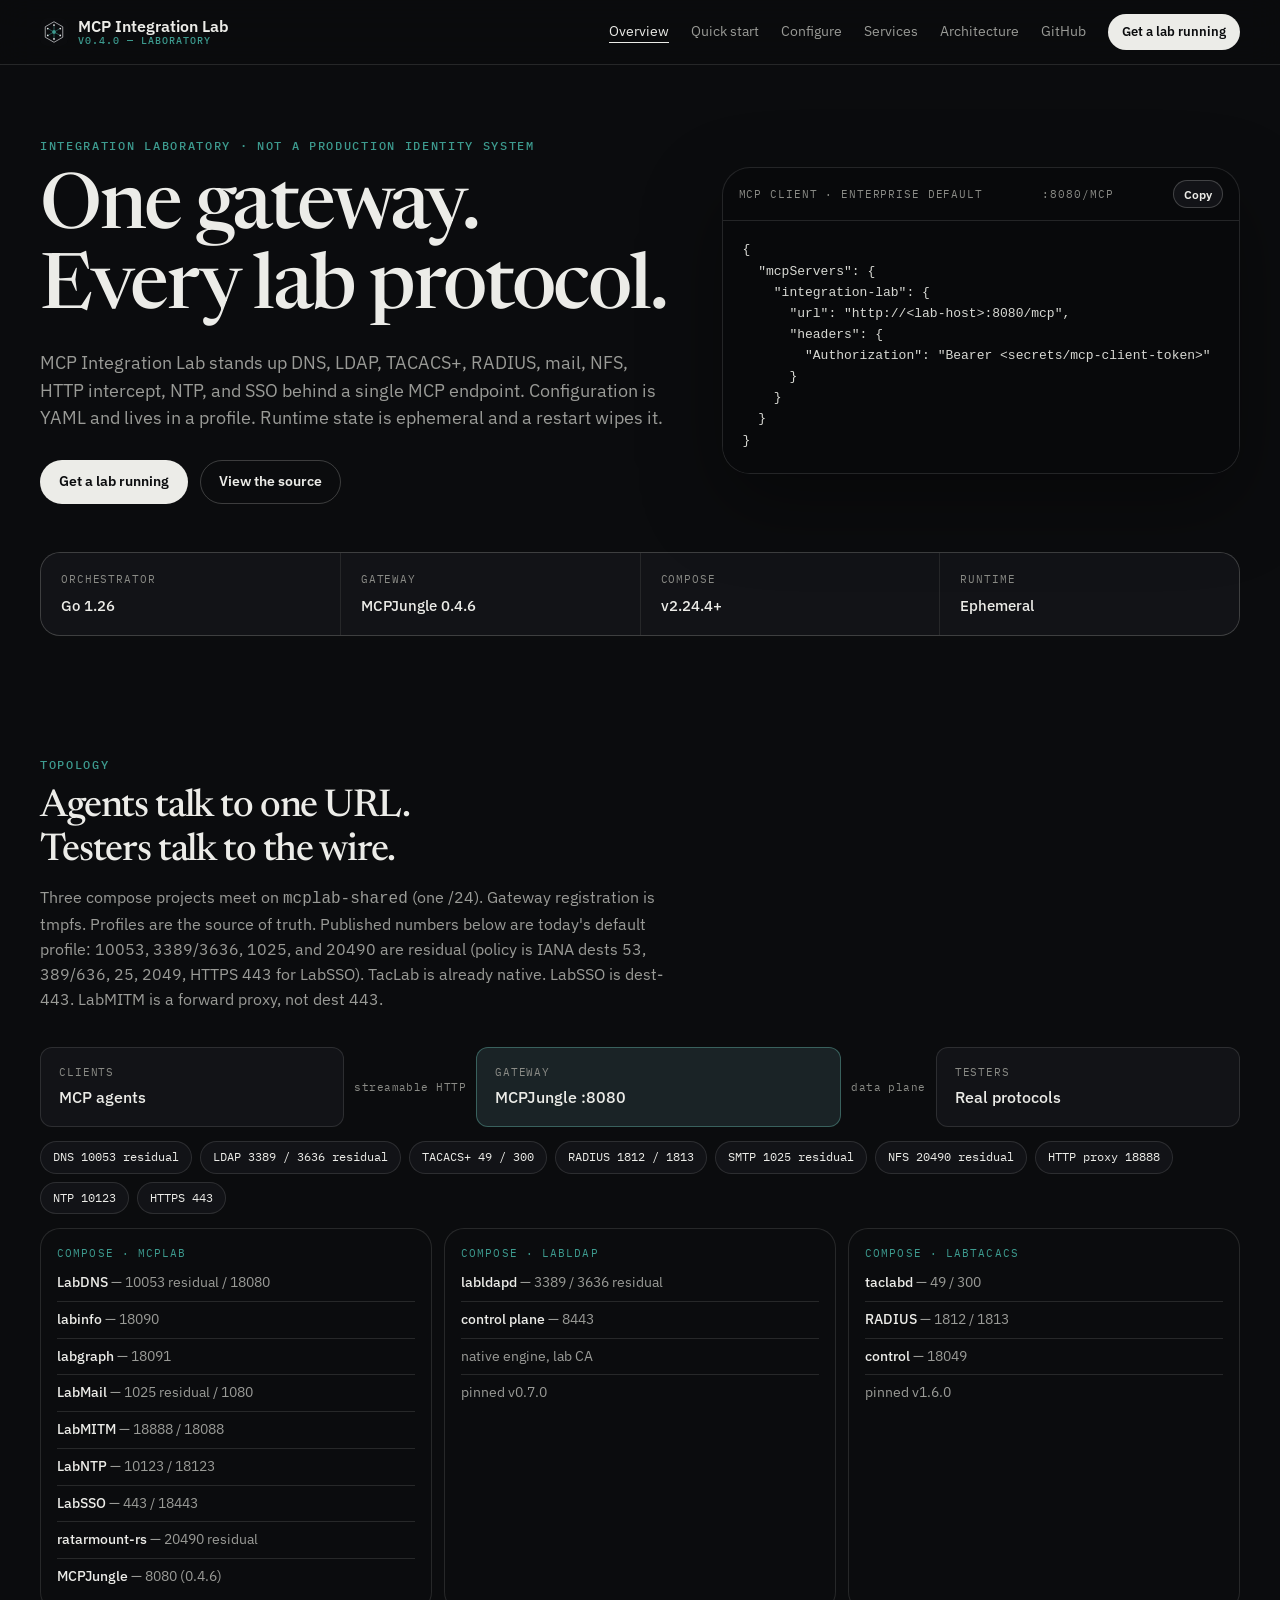
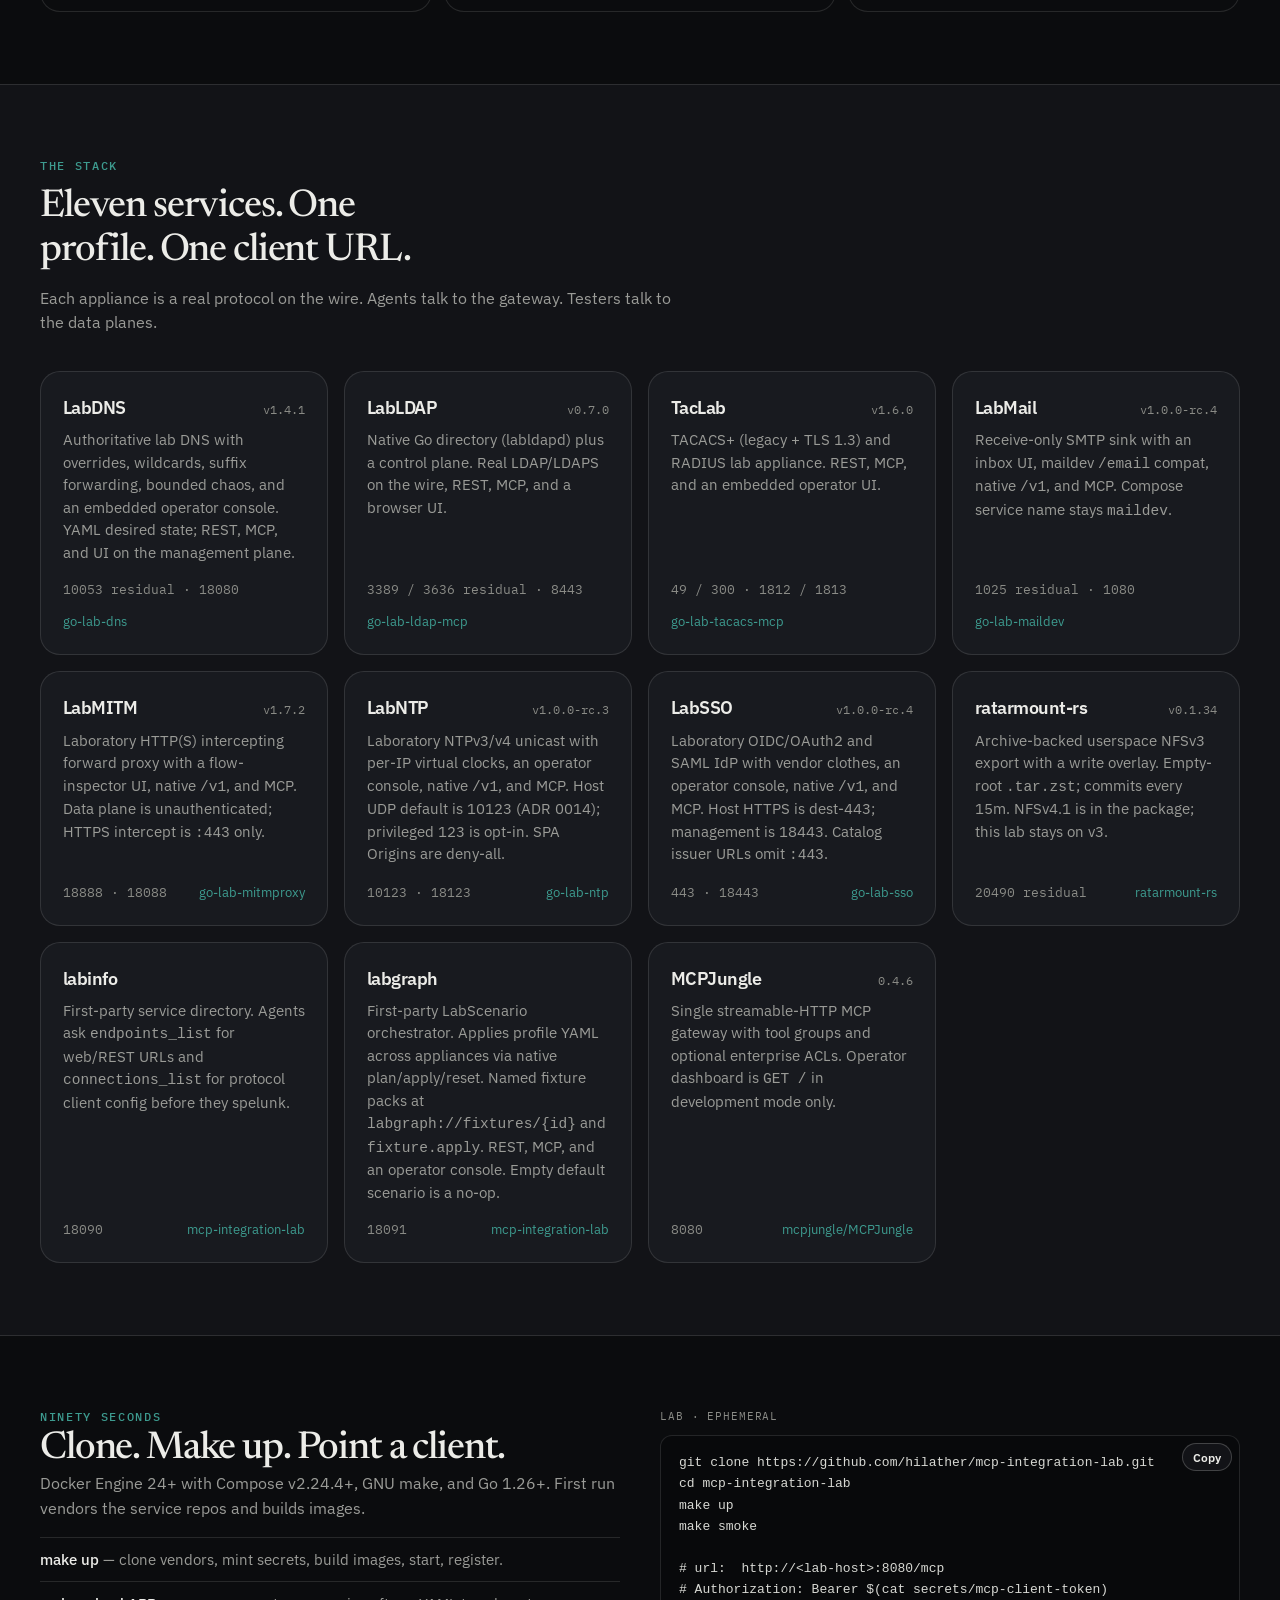
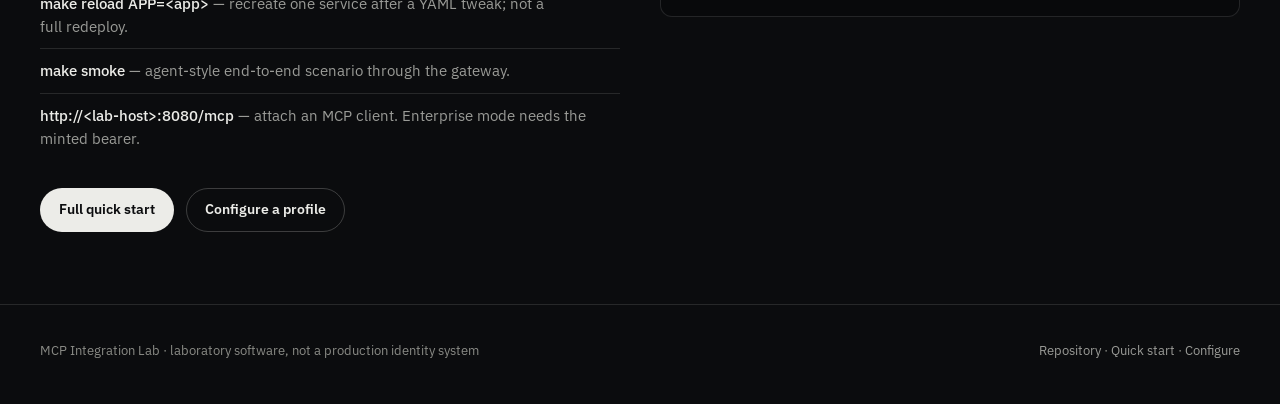
==== docs/index.html @ def9172f "release: v0.13.2 — pin LabMITM v1.7.2 (placeholder; tag TBD) Vendor pin go-lab-mitmproxy v1.7.0 -> v" ====
<!DOCTYPE html>
<html lang="en">
<head>
  <meta charset="utf-8" />
  <meta name="viewport" content="width=device-width, initial-scale=1" />
  <title>MCP Integration Lab — one gateway, every lab protocol</title>
  <meta name="description" content="DNS, LDAP, TACACS+, RADIUS, mail, NFS, HTTP intercept, NTP, and SSO behind a single MCP gateway. YAML-configured, ephemeral, ready for integration tests." />
  <meta name="theme-color" content="#0b0c0e" />
  <meta property="og:title" content="MCP Integration Lab" />
  <meta property="og:description" content="One gateway. Every lab protocol. YAML-configured, ephemeral, ready for integration tests." />
  <meta property="og:image" content="assets/og.jpg" />
  <meta name="twitter:card" content="summary_large_image" />
  <link rel="icon" type="image/svg+xml" href="assets/mark.svg" />
  <link rel="stylesheet" href="site.css" />
</head>
<body>
  <a class="skip" href="#main">Skip to content</a>
  <header class="nav">
    <div class="wrap nav-inner">
      <a class="brand" href="./">
        <img src="assets/mark.svg" alt="" />
        <span class="brand-text">
          <span class="brand-name">MCP Integration Lab</span>
          <span class="brand-meta">v0.4.0 — laboratory</span>
        </span>
      </a>
      <button class="menu-btn" type="button" aria-expanded="false" aria-controls="site-nav" data-menu>Menu</button>
      <nav id="site-nav" class="nav-links" data-links>
        <a href="./" aria-current="page">Overview</a>
        <a href="start.html">Quick start</a>
        <a href="configure.html">Configure</a>
        <a href="services.html">Services</a>
        <a href="architecture.html">Architecture</a>
        <a href="https://github.com/hilather/mcp-integration-lab">GitHub</a>
        <a class="nav-cta" href="start.html">Get a lab running</a>
      </nav>
    </div>
  </header>

  <main id="main" tabindex="-1">
    <section class="hero">
      <div class="wrap hero-grid">
        <div>
          <div class="eyebrow">Integration laboratory · not a production identity system</div>
          <h1>One gateway.<br />Every lab protocol.</h1>
          <p class="lead">
            MCP Integration Lab stands up DNS, LDAP, TACACS+, RADIUS, mail, NFS,
            HTTP intercept, NTP, and SSO behind a single MCP endpoint. Configuration is YAML and lives
            in a profile. Runtime state is ephemeral and a restart wipes it.
          </p>
          <div class="hero-actions">
            <a class="btn btn-primary" href="start.html">Get a lab running</a>
            <a class="btn btn-ghost" href="https://github.com/hilather/mcp-integration-lab">View the source</a>
          </div>
        </div>
        <div class="hero-code">
          <div class="hero-code-bar">
            <span>MCP client · enterprise default</span>
            <span>:8080/mcp</span>
            <button type="button" class="copy-btn" data-copy>Copy</button>
          </div>
          <pre><code>{
  "mcpServers": {
    "integration-lab": {
      "url": "http://&lt;lab-host&gt;:8080/mcp",
      "headers": {
        "Authorization": "Bearer &lt;secrets/mcp-client-token&gt;"
      }
    }
  }
}</code></pre>
        </div>
      </div>
      <div class="wrap">
        <div class="meta-row">
          <div><span>Orchestrator</span><strong>Go 1.26</strong></div>
          <div><span>Gateway</span><strong>MCPJungle 0.4.6</strong></div>
          <div><span>Compose</span><strong>v2.24.4+</strong></div>
          <div><span>Runtime</span><strong>Ephemeral</strong></div>
        </div>
      </div>
    </section>

    <section>
      <div class="wrap">
        <div class="sec-head">
          <div class="eyebrow">Topology</div>
          <h2>Agents talk to one URL. Testers talk to the wire.</h2>
          <p>Three compose projects meet on <code>mcplab-shared</code> (one /24). Gateway registration is tmpfs. Profiles are the source of truth. Published numbers below are today's default profile: 10053, 3389/3636, 1025, and 20490 are residual (policy is IANA dests 53, 389/636, 25, 2049, HTTPS 443 for LabSSO). TacLab is already native. LabSSO is dest-443. LabMITM is a forward proxy, not dest 443.</p>
        </div>
        <div class="topo">
          <div class="topo-flow">
            <div class="topo-node"><span>Clients</span><strong>MCP agents</strong></div>
            <div class="topo-edge">streamable HTTP</div>
            <div class="topo-node hub"><span>Gateway</span><strong>MCPJungle :8080</strong></div>
            <div class="topo-edge">data plane</div>
            <div class="topo-node"><span>Testers</span><strong>Real protocols</strong></div>
          </div>
          <div class="proto-badges" aria-label="Published data-plane ports">
            <span>DNS 10053 residual</span>
            <span>LDAP 3389 / 3636 residual</span>
            <span>TACACS+ 49 / 300</span>
            <span>RADIUS 1812 / 1813</span>
            <span>SMTP 1025 residual</span>
            <span>NFS 20490 residual</span>
            <span>HTTP proxy 18888</span>
            <span>NTP 10123</span>
            <span>HTTPS 443</span>
          </div>
          <div class="topo-projects">
            <div class="topo-project">
              <header>compose · mcplab</header>
              <ul>
                <li><strong>LabDNS</strong> — 10053 residual / 18080</li>
                <li><strong>labinfo</strong> — 18090</li>
                <li><strong>labgraph</strong> — 18091</li>
                <li><strong>LabMail</strong> — 1025 residual / 1080</li>
                <li><strong>LabMITM</strong> — 18888 / 18088</li>
                <li><strong>LabNTP</strong> — 10123 / 18123</li>
                <li><strong>LabSSO</strong> — 443 / 18443</li>
                <li><strong>ratarmount-rs</strong> — 20490 residual</li>
                <li><strong>MCPJungle</strong> — 8080 (0.4.6)</li>
              </ul>
            </div>
            <div class="topo-project">
              <header>compose · labldap</header>
              <ul>
                <li><strong>labldapd</strong> — 3389 / 3636 residual</li>
                <li><strong>control plane</strong> — 8443</li>
                <li>native engine, lab CA</li>
                <li>pinned v0.7.0</li>
              </ul>
            </div>
            <div class="topo-project">
              <header>compose · labtacacs</header>
              <ul>
                <li><strong>taclabd</strong> — 49 / 300</li>
                <li><strong>RADIUS</strong> — 1812 / 1813</li>
                <li><strong>control</strong> — 18049</li>
                <li>pinned v1.6.0</li>
              </ul>
            </div>
          </div>
        </div>
      </div>
    </section>

    <section class="alt">
      <div class="wrap">
        <div class="sec-head">
          <div class="eyebrow">The stack</div>
          <h2>Eleven services. One profile. One client URL.</h2>
          <p>Each appliance is a real protocol on the wire. Agents talk to the gateway. Testers talk to the data planes.</p>
        </div>
        <div class="cards">
          <article class="card">
            <header>
              <h3>LabDNS</h3>
              <span class="ver">v1.4.1</span>
            </header>
            <p>Authoritative lab DNS with overrides, wildcards, suffix forwarding, bounded chaos, and an embedded operator console. YAML desired state; REST, MCP, and UI on the management plane.</p>
            <div class="meta"><span>10053 residual · 18080</span><a href="https://github.com/hilather/go-lab-dns">go-lab-dns</a></div>
          </article>
          <article class="card">
            <header>
              <h3>LabLDAP</h3>
              <span class="ver">v0.7.0</span>
            </header>
            <p>Native Go directory (labldapd) plus a control plane. Real LDAP/LDAPS on the wire, REST, MCP, and a browser UI.</p>
            <div class="meta"><span>3389 / 3636 residual · 8443</span><a href="https://github.com/hilather/go-lab-ldap-mcp">go-lab-ldap-mcp</a></div>
          </article>
          <article class="card">
            <header>
              <h3>TacLab</h3>
              <span class="ver">v1.6.0</span>
            </header>
            <p>TACACS+ (legacy + TLS 1.3) and RADIUS lab appliance. REST, MCP, and an embedded operator UI.</p>
            <div class="meta"><span>49 / 300 · 1812 / 1813</span><a href="https://github.com/hilather/go-lab-tacacs-mcp">go-lab-tacacs-mcp</a></div>
          </article>
          <article class="card">
            <header>
              <h3>LabMail</h3>
              <span class="ver">v1.0.0-rc.4</span>
            </header>
            <p>Receive-only SMTP sink with an inbox UI, maildev <code>/email</code> compat, native <code>/v1</code>, and MCP. Compose service name stays <code>maildev</code>.</p>
            <div class="meta"><span>1025 residual · 1080</span><a href="https://github.com/hilather/go-lab-maildev">go-lab-maildev</a></div>
          </article>
          <article class="card">
            <header>
              <h3>LabMITM</h3>
              <span class="ver">v1.7.2</span>
            </header>
            <p>Laboratory HTTP(S) intercepting forward proxy with a flow-inspector UI, native <code>/v1</code>, and MCP. Data plane is unauthenticated; HTTPS intercept is <code>:443</code> only.</p>
            <div class="meta"><span>18888 · 18088</span><a href="https://github.com/hilather/go-lab-mitmproxy">go-lab-mitmproxy</a></div>
          </article>
          <article class="card">
            <header>
              <h3>LabNTP</h3>
              <span class="ver">v1.0.0-rc.3</span>
            </header>
            <p>Laboratory NTPv3/v4 unicast with per-IP virtual clocks, an operator console, native <code>/v1</code>, and MCP. Host UDP default is 10123 (ADR 0014); privileged 123 is opt-in. SPA Origins are deny-all.</p>
            <div class="meta"><span>10123 · 18123</span><a href="https://github.com/hilather/go-lab-ntp">go-lab-ntp</a></div>
          </article>
          <article class="card">
            <header>
              <h3>LabSSO</h3>
              <span class="ver">v1.0.0-rc.4</span>
            </header>
            <p>Laboratory OIDC/OAuth2 and SAML IdP with vendor clothes, an operator console, native <code>/v1</code>, and MCP. Host HTTPS is dest-443; management is 18443. Catalog issuer URLs omit <code>:443</code>.</p>
            <div class="meta"><span>443 · 18443</span><a href="https://github.com/hilather/go-lab-sso">go-lab-sso</a></div>
          </article>
          <article class="card">
            <header>
              <h3>ratarmount-rs</h3>
              <span class="ver">v0.1.34</span>
            </header>
            <p>Archive-backed userspace NFSv3 export with a write overlay. Empty-root <code>.tar.zst</code>; commits every 15m. NFSv4.1 is in the package; this lab stays on v3.</p>
            <div class="meta"><span>20490 residual</span><a href="https://github.com/hilather/ratarmount-rs">ratarmount-rs</a></div>
          </article>
          <article class="card">
            <header>
              <h3>labinfo</h3>
            </header>
            <p>First-party service directory. Agents ask <code>endpoints_list</code> for web/REST URLs and <code>connections_list</code> for protocol client config before they spelunk.</p>
            <div class="meta"><span>18090</span><a href="https://github.com/hilather/mcp-integration-lab">mcp-integration-lab</a></div>
          </article>
          <article class="card">
            <header>
              <h3>labgraph</h3>
            </header>
            <p>First-party LabScenario orchestrator. Applies profile YAML across appliances via native plan/apply/reset. Named fixture packs at <code>labgraph://fixtures/{id}</code> and <code>fixture.apply</code>. REST, MCP, and an operator console. Empty default scenario is a no-op.</p>
            <div class="meta"><span>18091</span><a href="https://github.com/hilather/mcp-integration-lab">mcp-integration-lab</a></div>
          </article>
          <article class="card">
            <header>
              <h3>MCPJungle</h3>
              <span class="ver">0.4.6</span>
            </header>
            <p>Single streamable-HTTP MCP gateway with tool groups and optional enterprise ACLs. Operator dashboard is <code>GET /</code> in development mode only.</p>
            <div class="meta"><span>8080</span><a href="https://github.com/mcpjungle/MCPJungle">mcpjungle/MCPJungle</a></div>
          </article>
        </div>
      </div>
    </section>

    <section>
      <div class="wrap split">
        <div>
          <div class="eyebrow">Ninety seconds</div>
          <h2>Clone. Make up. Point a client.</h2>
          <p>Docker Engine 24+ with Compose v2.24.4+, GNU make, and Go 1.26+. First run vendors the service repos and builds images.</p>
          <ol class="list">
            <li><strong>make up</strong> — clone vendors, mint secrets, build images, start, register.</li>
            <li><strong>make reload APP=&lt;app&gt;</strong> — recreate one service after a YAML tweak; not a full redeploy.</li>
            <li><strong>make smoke</strong> — agent-style end-to-end scenario through the gateway.</li>
            <li><strong>http://&lt;lab-host&gt;:8080/mcp</strong> — attach an MCP client. Enterprise mode needs the minted bearer.</li>
          </ol>
          <div class="hero-actions">
            <a class="btn btn-primary" href="start.html">Full quick start</a>
            <a class="btn btn-ghost" href="configure.html">Configure a profile</a>
          </div>
        </div>
        <div class="terminal">
          <pre><code>git clone https://github.com/hilather/mcp-integration-lab.git
cd mcp-integration-lab
make up
make smoke

# url:  http://&lt;lab-host&gt;:8080/mcp
# Authorization: Bearer $(cat secrets/mcp-client-token)</code></pre>
        </div>
      </div>
    </section>
  </main>

  <footer>
    <div class="wrap foot">
      <div>MCP Integration Lab · laboratory software, not a production identity system</div>
      <div>
        <a href="https://github.com/hilather/mcp-integration-lab">Repository</a>
        · <a href="start.html">Quick start</a>
        · <a href="configure.html">Configure</a>
      </div>
    </div>
  </footer>
  <script src="site.js" defer></script>
</body>
</html>
---- docs/site.css ----
@import url("https://fonts.googleapis.com/css2?family=IBM+Plex+Mono:wght@400;500&family=IBM+Plex+Sans:ital,wght@0,400;0,500;0,600;1,400&family=Newsreader:ital,opsz,wght@0,6..72,500;0,6..72,600;1,6..72,500&display=swap");

:root {
  --bg: #0b0c0e;
  --bg-elevated: #121317;
  --bg-subtle: #181a1f;
  --fg: #ecece8;
  --fg-muted: #9a9b97;
  --fg-subtle: #8a8b86;
  --border: color-mix(in oklab, var(--fg) 12%, transparent);
  --border-strong: color-mix(in oklab, var(--fg) 22%, transparent);
  --accent: #3d9b8f;
  --accent-fg: #0b0c0e;
  --radius-sm: 8px;
  --radius-md: 12px;
  --radius-lg: 20px;
  --radius-xl: 28px;
  --font-display: "Newsreader", "Times New Roman", serif;
  --font-body: "IBM Plex Sans", system-ui, sans-serif;
  --font-mono: "IBM Plex Mono", ui-monospace, monospace;
  --max: 1200px;
  --ease: cubic-bezier(0.22, 1, 0.36, 1);
}

* { box-sizing: border-box; }
html { -webkit-font-smoothing: antialiased; scroll-behavior: smooth; }
html, body { margin: 0; padding: 0; background: var(--bg); color: var(--fg); overflow-x: hidden; }
body {
  font-family: var(--font-body);
  font-size: 16px;
  line-height: 1.55;
  text-wrap: pretty;
}
img { max-width: 100%; display: block; }
a { color: inherit; }
button:not(:disabled), [role="button"]:not(:disabled) { cursor: pointer; }
:focus { outline: none; }
:focus-visible {
  outline: 2px solid var(--accent);
  outline-offset: 2px;
}

.skip {
  position: absolute;
  left: 12px;
  top: 8px;
  z-index: 40;
  padding: 8px 14px;
  background: var(--fg);
  color: var(--bg);
  border-radius: 999px;
  text-decoration: none;
  font-weight: 600;
  font-size: 14px;
  transform: translateY(-220%);
}
.skip:focus-visible { transform: none; }

.wrap { width: min(var(--max), calc(100% - 40px)); margin: 0 auto; }
.wrap.narrow { max-width: 46rem; }
.eyebrow {
  font-family: var(--font-mono);
  font-size: 12px;
  letter-spacing: 0.14em;
  text-transform: uppercase;
  color: var(--accent);
  font-weight: 500;
}
h1, h2, h3 { text-wrap: balance; letter-spacing: -0.03em; margin: 0; }
h1 {
  font-family: var(--font-display);
  font-size: clamp(2.6rem, 6vw, 5rem);
  line-height: 1.05;
  font-weight: 500;
}
h2 {
  font-family: var(--font-display);
  font-size: clamp(1.8rem, 3vw, 2.6rem);
  line-height: 1.15;
  font-weight: 500;
}
h3 { font-size: 1.1rem; font-weight: 600; }
p { color: var(--fg-muted); margin: 0; }
.lead { font-size: clamp(1.05rem, 1.4vw, 1.25rem); max-width: 42rem; }

header.nav {
  position: sticky; top: 0; z-index: 20;
  backdrop-filter: blur(16px);
  background: color-mix(in oklab, var(--bg) 78%, transparent);
  border-bottom: 1px solid var(--border);
}
.nav-inner {
  display: flex; align-items: center; justify-content: space-between;
  height: 64px; gap: 16px;
}
.brand { display: flex; align-items: center; gap: 10px; text-decoration: none; font-weight: 600; min-width: 0; }
.brand img { width: 28px; height: 28px; border-radius: 7px; flex-shrink: 0; }
.brand-text { display: flex; flex-direction: column; line-height: 1.15; min-width: 0; }
.brand-name { font-weight: 600; }
.brand-meta {
  font-family: var(--font-mono);
  font-size: 10px;
  letter-spacing: 0.1em;
  text-transform: uppercase;
  color: var(--accent);
  font-weight: 500;
}
.nav-links { display: flex; align-items: center; gap: 22px; font-size: 14px; color: var(--fg-muted); }
.nav-links a { text-decoration: none; }
.nav-links a:hover, .nav-links a[aria-current="page"] { color: var(--fg); }
.nav-links a[aria-current="page"] {
  text-decoration: underline;
  text-underline-offset: 6px;
}
.nav-cta {
  display: inline-flex; align-items: center; height: 36px; padding: 0 14px;
  border-radius: 999px; background: var(--fg); color: var(--bg); text-decoration: none;
  font-size: 13px; font-weight: 600;
}
.menu-btn {
  display: none; background: none; border: 1px solid var(--border);
  color: var(--fg); border-radius: 8px; padding: 8px 10px;
}

.hero { padding: 72px 0 40px; }
.hero-grid {
  display: grid; grid-template-columns: 1.1fr 0.9fr; gap: 48px; align-items: center;
}
.hero h1 { margin: 14px 0 18px; }
.hero-actions { display: flex; flex-wrap: wrap; gap: 12px; margin-top: 28px; }
.btn {
  display: inline-flex; align-items: center; justify-content: center;
  height: 44px; padding: 0 18px; border-radius: 999px; text-decoration: none;
  font-weight: 600; font-size: 14px; border: 1px solid transparent;
  transition: transform 150ms var(--ease), opacity 150ms var(--ease);
}
.btn:active { transform: scale(0.98); }
.btn-primary { background: var(--fg); color: var(--bg); }
.btn-ghost { background: transparent; color: var(--fg); border-color: var(--border-strong); }
.hero-frame {
  border: 1px solid var(--border); border-radius: var(--radius-xl);
  overflow: hidden; background: var(--bg-elevated);
  box-shadow: 0 30px 80px rgba(0,0,0,0.35);
}
.hero-code {
  border: 1px solid var(--border); border-radius: var(--radius-xl);
  overflow: hidden; background: #08090b;
  box-shadow: 0 30px 80px rgba(0,0,0,0.35);
  position: relative;
}
.hero-code-bar {
  display: flex; justify-content: space-between; align-items: center; gap: 12px;
  padding: 12px 16px; border-bottom: 1px solid var(--border);
  font-family: var(--font-mono); font-size: 11px; letter-spacing: 0.08em;
  text-transform: uppercase; color: var(--fg-subtle);
}
.hero-code pre { border: 0; border-radius: 0; margin: 0; padding: 18px 20px 22px; }

.meta-row {
  display: grid; grid-template-columns: repeat(4, 1fr); gap: 1px;
  background: var(--border); border: 1px solid var(--border);
  border-radius: var(--radius-lg); overflow: hidden; margin: 48px 0 8px;
}
.meta-row div { background: var(--bg-elevated); padding: 18px 20px; }
.meta-row span { display: block; font-family: var(--font-mono); font-size: 11px; color: var(--fg-subtle); letter-spacing: 0.08em; text-transform: uppercase; }
.meta-row strong { display: block; margin-top: 6px; font-size: 15px; font-weight: 500; }

section { padding: 72px 0; }
section.alt { border-top: 1px solid var(--border); border-bottom: 1px solid var(--border); background: var(--bg-elevated); }
.sec-head { max-width: 40rem; margin-bottom: 36px; }
.sec-head h1 {
  font-size: clamp(2.2rem, 4vw, 3.2rem);
  margin: 10px 0 12px;
}
.sec-head h2 { margin: 10px 0 12px; }

.cards { display: grid; grid-template-columns: repeat(4, 1fr); gap: 16px; }
.cards.stack { grid-template-columns: 1fr; }
.card {
  background: var(--bg); border: 1px solid var(--border);
  border-radius: var(--radius-lg); padding: 22px;
  display: flex; flex-direction: column;
}
.alt .card { background: var(--bg-subtle); }
.card > header {
  display: flex; justify-content: space-between; align-items: baseline; gap: 8px;
  margin-bottom: 8px;
}
.card h3 { margin-bottom: 8px; }
.card > header h3 { margin-bottom: 0; }
.card .ver { font-family: var(--font-mono); font-size: 12px; color: var(--fg-subtle); }
.card p { font-size: 14.5px; flex: 1; }
.card .meta {
  display: flex; justify-content: space-between; gap: 12px; flex-wrap: wrap;
  margin-top: 16px; font-size: 13px;
}
.card .meta span { font-family: var(--font-mono); color: var(--fg-subtle); }
.card .meta a { color: var(--accent); text-decoration: none; }
.card .meta a:hover { text-decoration: underline; }

.roles { display: grid; gap: 12px; }
.role {
  display: grid; grid-template-columns: 160px 1fr; gap: 16px; align-items: start;
  border: 1px solid var(--border); border-radius: var(--radius-md);
  padding: 18px 20px; background: var(--bg-elevated);
}
.role code { font-family: var(--font-mono); font-size: 13px; color: var(--accent); }
.role p { font-size: 14px; }
.role a { color: var(--accent); text-decoration: none; }
.role a:hover { text-decoration: underline; }

.code-block { position: relative; }
.copy-btn {
  position: absolute; top: 8px; right: 8px; z-index: 1;
  height: 28px; padding: 0 10px; border-radius: 999px;
  border: 1px solid var(--border-strong); background: var(--bg-elevated);
  color: var(--fg); font-family: var(--font-body); font-size: 12px; font-weight: 600;
}
.hero-code .copy-btn { position: static; }
.prose .code-block { margin: 0 0 18px; }
.prose .code-block pre { margin: 0; }

pre {
  font-family: var(--font-mono); font-size: 13px; line-height: 1.55;
  background: #08090b; color: #d7d8d3; border: 1px solid var(--border);
  border-radius: var(--radius-md); padding: 16px 18px; overflow-x: auto;
  margin: 0;
}
.terminal:before {
  content: "lab · ephemeral";
  display: block; font-family: var(--font-mono); font-size: 11px;
  color: var(--fg-subtle); letter-spacing: 0.08em; text-transform: uppercase;
  margin-bottom: 10px;
}

.ports { width: 100%; border-collapse: collapse; font-size: 14.5px; }
.ports th, .ports td { text-align: left; padding: 12px 10px; border-bottom: 1px solid var(--border); }
.ports th { color: var(--fg-subtle); font-weight: 500; font-size: 12px; letter-spacing: 0.08em; text-transform: uppercase; }
.ports td:first-child { font-family: var(--font-mono); font-size: 13px; color: var(--fg); }

.split { display: grid; grid-template-columns: 1fr 1fr; gap: 40px; align-items: start; }
.list { list-style: none; padding: 0; margin: 16px 0 0; }
.list li { padding: 10px 0; border-top: 1px solid var(--border); color: var(--fg-muted); font-size: 15px; }
.list li strong { color: var(--fg); font-weight: 500; }

.doc { padding: 56px 0 96px; }
.doc-grid { display: grid; grid-template-columns: 220px 1fr; gap: 48px; }
.toc { position: sticky; top: 88px; font-size: 13px; color: var(--fg-muted); }
.toc a { display: block; text-decoration: none; padding: 6px 0; }
.toc a:hover { color: var(--fg); }
.prose h1 { font-size: clamp(2.2rem, 4vw, 3.2rem); margin-bottom: 12px; }
.prose h2 { margin: 40px 0 12px; }
.prose h3 { margin: 28px 0 8px; }
.prose p { margin: 0 0 14px; }
.prose ul, .prose ol { color: var(--fg-muted); padding-left: 1.2rem; }
.prose li { margin: 6px 0; }
.prose a { color: var(--fg); text-underline-offset: 3px; }
.prose table { width: 100%; border-collapse: collapse; margin: 16px 0 22px; font-size: 14px; }
.prose th, .prose td { text-align: left; padding: 10px 8px; border-bottom: 1px solid var(--border); vertical-align: top; }
.prose th { color: var(--fg); font-weight: 500; }
.prose td { color: var(--fg-muted); }
.prose .note {
  border-left: 2px solid var(--accent); padding: 10px 14px; margin: 18px 0;
  color: var(--fg-muted); background: var(--bg-elevated); border-radius: 0 var(--radius-sm) var(--radius-sm) 0;
}
.prose strong { color: var(--fg); font-weight: 500; }
.prose pre { margin: 0 0 18px; }
.prose code { font-family: var(--font-mono); font-size: 0.9em; }

.topo {
  display: grid; gap: 14px;
}
.topo.inset { margin: 24px 0 32px; }
.topo-flow {
  display: grid; grid-template-columns: 1fr auto 1.2fr auto 1fr;
  gap: 10px; align-items: center;
}
.topo-node {
  border: 1px solid var(--border); border-radius: var(--radius-md);
  padding: 16px 18px; background: var(--bg-elevated);
}
.topo-node.hub {
  background: color-mix(in oklab, var(--accent) 14%, var(--bg-elevated));
  border-color: color-mix(in oklab, var(--accent) 40%, var(--border));
}
.topo-node span {
  display: block; font-family: var(--font-mono); font-size: 11px;
  letter-spacing: 0.08em; text-transform: uppercase; color: var(--fg-subtle);
  margin-bottom: 4px;
}
.topo-node strong { font-weight: 500; }
.topo-edge {
  font-family: var(--font-mono); font-size: 11px; color: var(--fg-subtle);
  text-align: center; letter-spacing: 0.04em;
}
.proto-badges {
  display: flex; flex-wrap: wrap; gap: 8px;
}
.proto-badges span {
  font-family: var(--font-mono); font-size: 12px; color: var(--fg);
  border: 1px solid var(--border); border-radius: 999px;
  padding: 6px 12px; background: var(--bg-elevated);
}

.topo-projects {
  display: grid; grid-template-columns: repeat(3, 1fr); gap: 12px;
}
.topo-project {
  border: 1px solid var(--border); border-radius: var(--radius-lg);
  padding: 16px; background: var(--bg);
}
.topo-project header {
  font-family: var(--font-mono); font-size: 11px; letter-spacing: 0.1em;
  text-transform: uppercase; color: var(--accent); margin-bottom: 10px;
}
.topo-project ul { list-style: none; padding: 0; margin: 0; }
.topo-project li {
  padding: 7px 0; border-top: 1px solid var(--border);
  font-size: 14px; color: var(--fg-muted);
}
.topo-project li:first-child { border-top: 0; padding-top: 0; }
.topo-project li strong { color: var(--fg); font-weight: 500; }

footer {
  border-top: 1px solid var(--border); padding: 36px 0 48px; color: var(--fg-subtle); font-size: 13px;
}
.foot { display: flex; justify-content: space-between; gap: 24px; flex-wrap: wrap; }
.foot a { color: var(--fg-muted); text-decoration: none; }
.foot a:hover { color: var(--fg); }

@media (max-width: 1100px) {
  .cards { grid-template-columns: repeat(2, 1fr); }
  .cards.stack { grid-template-columns: 1fr; }
  .hero-grid { grid-template-columns: 1fr; }
  .nav-links { display: none; }
  .nav-links.open {
    display: flex; flex-direction: column; position: absolute; left: 0; right: 0; top: 64px;
    background: var(--bg); border-bottom: 1px solid var(--border); padding: 16px 20px 20px; align-items: flex-start;
  }
  .menu-btn { display: inline-flex; }
}

@media (max-width: 860px) {
  .hero-grid, .cards, .cards.stack, .split, .doc-grid, .meta-row, .topo-flow, .topo-projects { grid-template-columns: 1fr; }
  .role { grid-template-columns: 1fr; }
  .toc { position: static; }
  section, .hero { padding: 48px 0; }
  .topo-edge { text-align: left; }
}

@media (prefers-reduced-motion: reduce) {
  html { scroll-behavior: auto; }
  * { transition: none !important; }
}
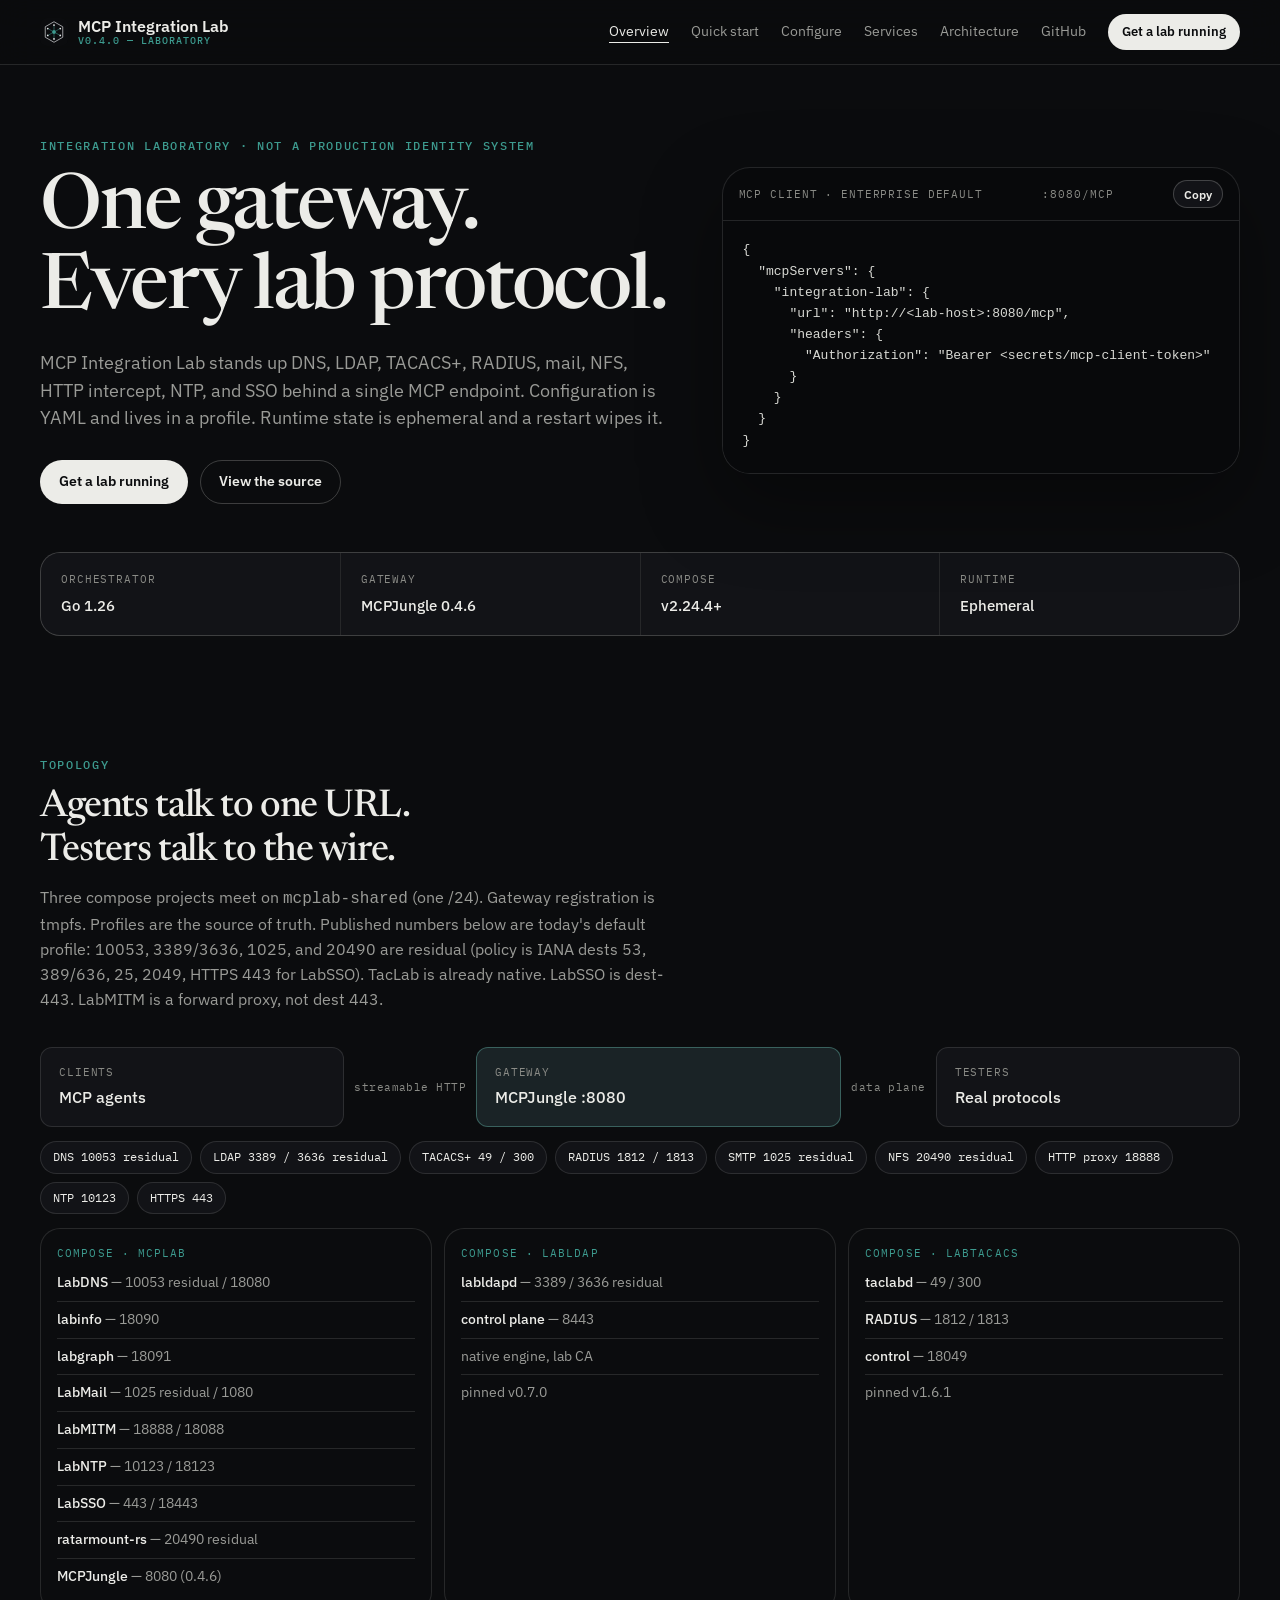
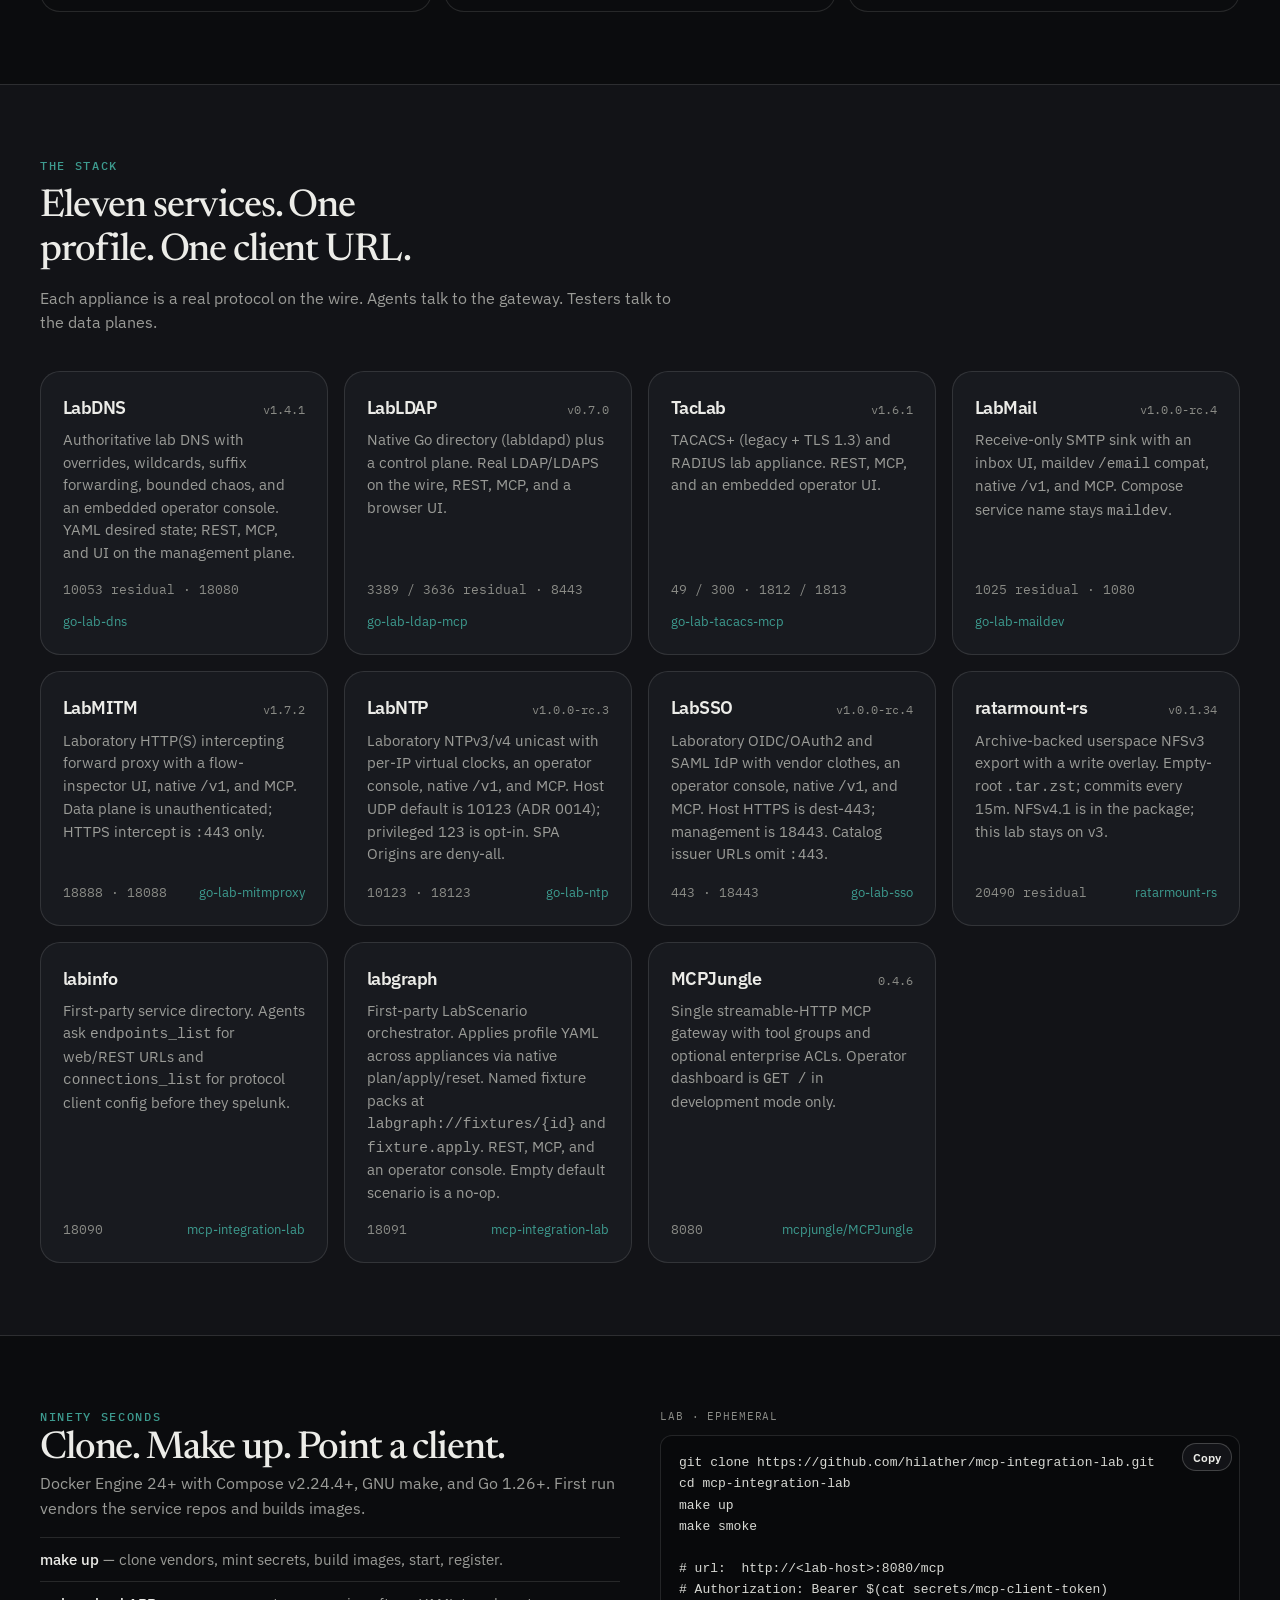
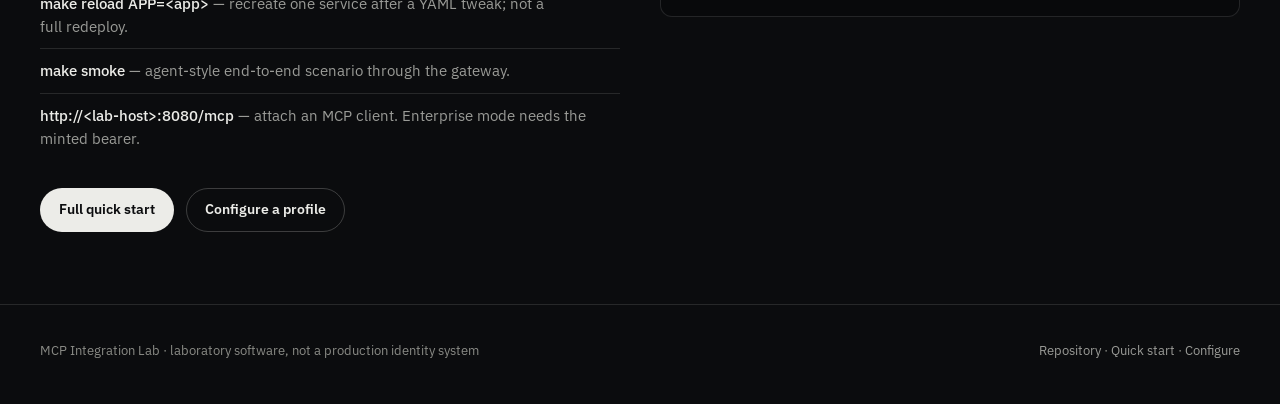
==== commit 2b3ab385: "release: v0.13.3 — pin TacLab v1.6.1 Vendor pin go-lab-tacacs-mcp v1.6.0 -> v1.6.1 (tag 408d1dda6c92" ====
--- a/docs/index.html
+++ b/docs/index.html
@@ -137,7 +137,7 @@
                 <li><strong>taclabd</strong> — 49 / 300</li>
                 <li><strong>RADIUS</strong> — 1812 / 1813</li>
                 <li><strong>control</strong> — 18049</li>
-                <li>pinned v1.6.0</li>
+                <li>pinned v1.6.1</li>
               </ul>
             </div>
           </div>
@@ -172,7 +172,7 @@
           <article class="card">
             <header>
               <h3>TacLab</h3>
-              <span class="ver">v1.6.0</span>
+              <span class="ver">v1.6.1</span>
             </header>
             <p>TACACS+ (legacy + TLS 1.3) and RADIUS lab appliance. REST, MCP, and an embedded operator UI.</p>
             <div class="meta"><span>49 / 300 · 1812 / 1813</span><a href="https://github.com/hilather/go-lab-tacacs-mcp">go-lab-tacacs-mcp</a></div>
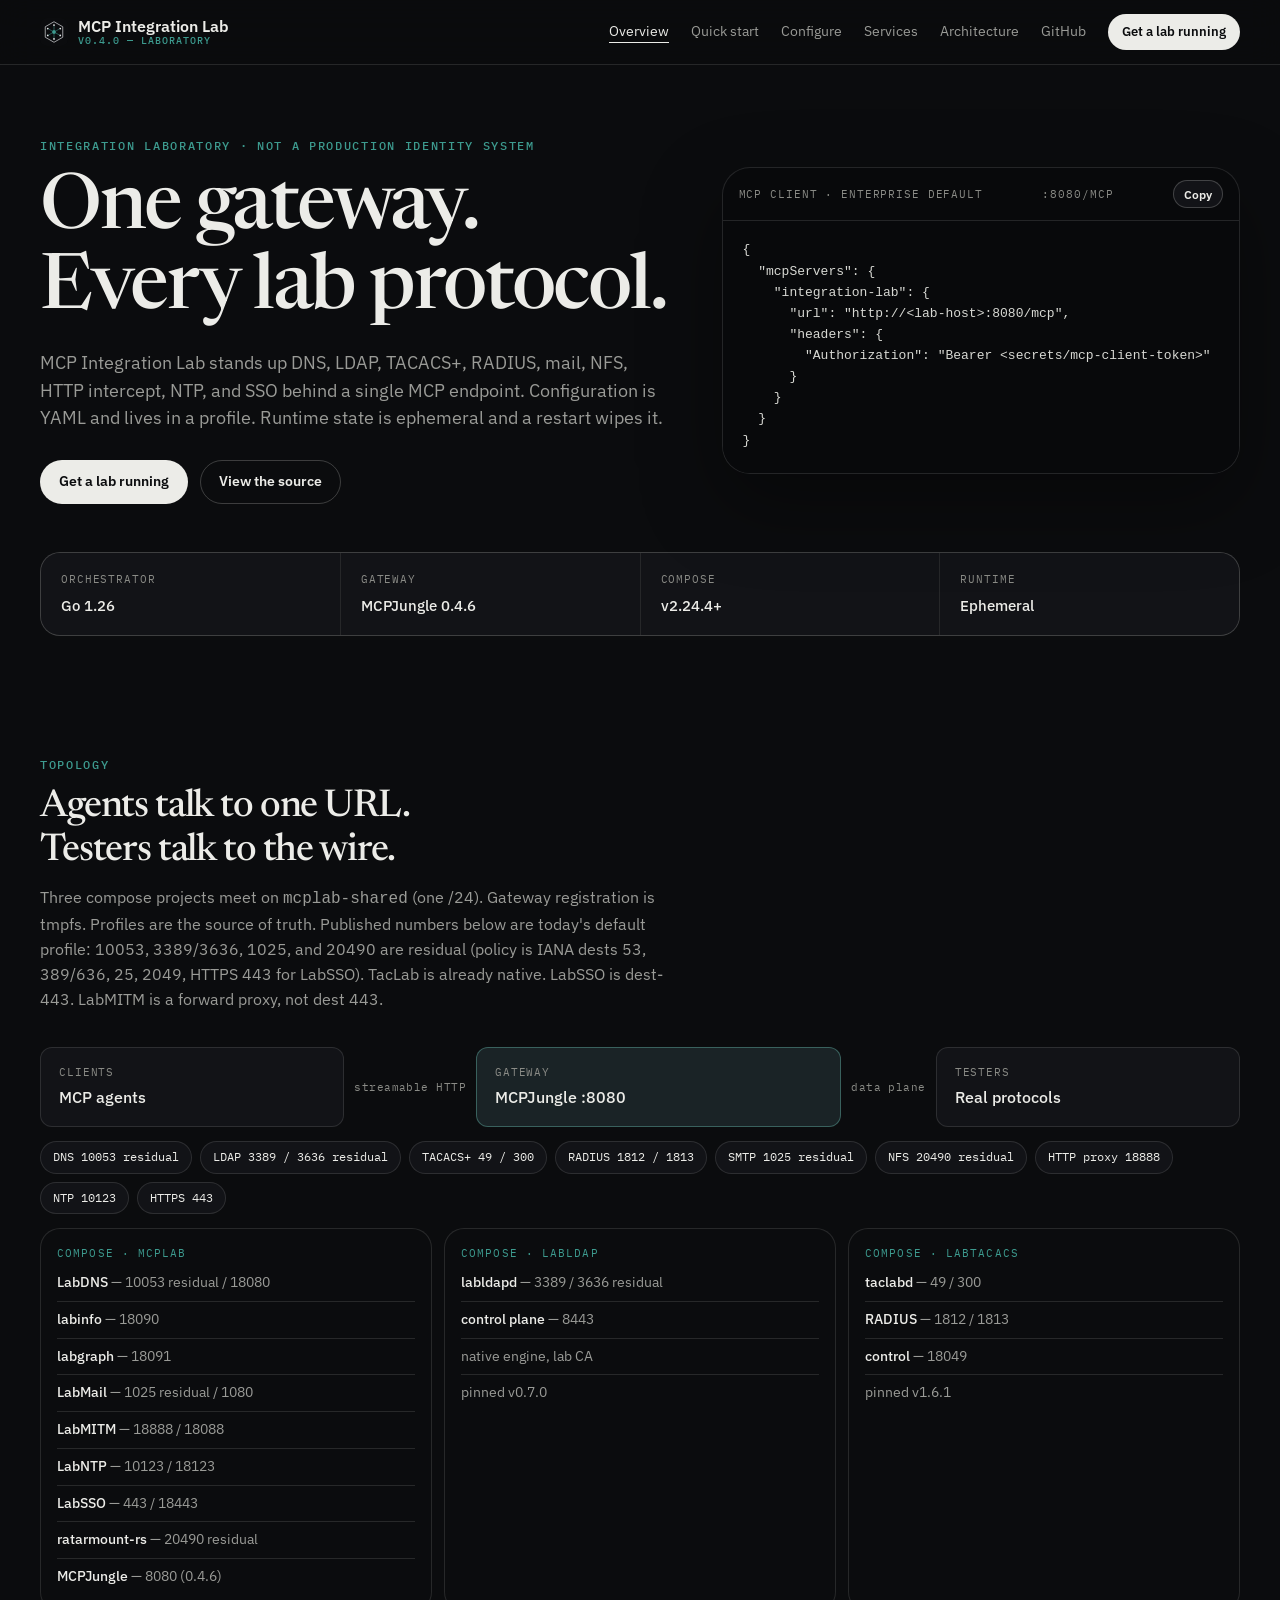
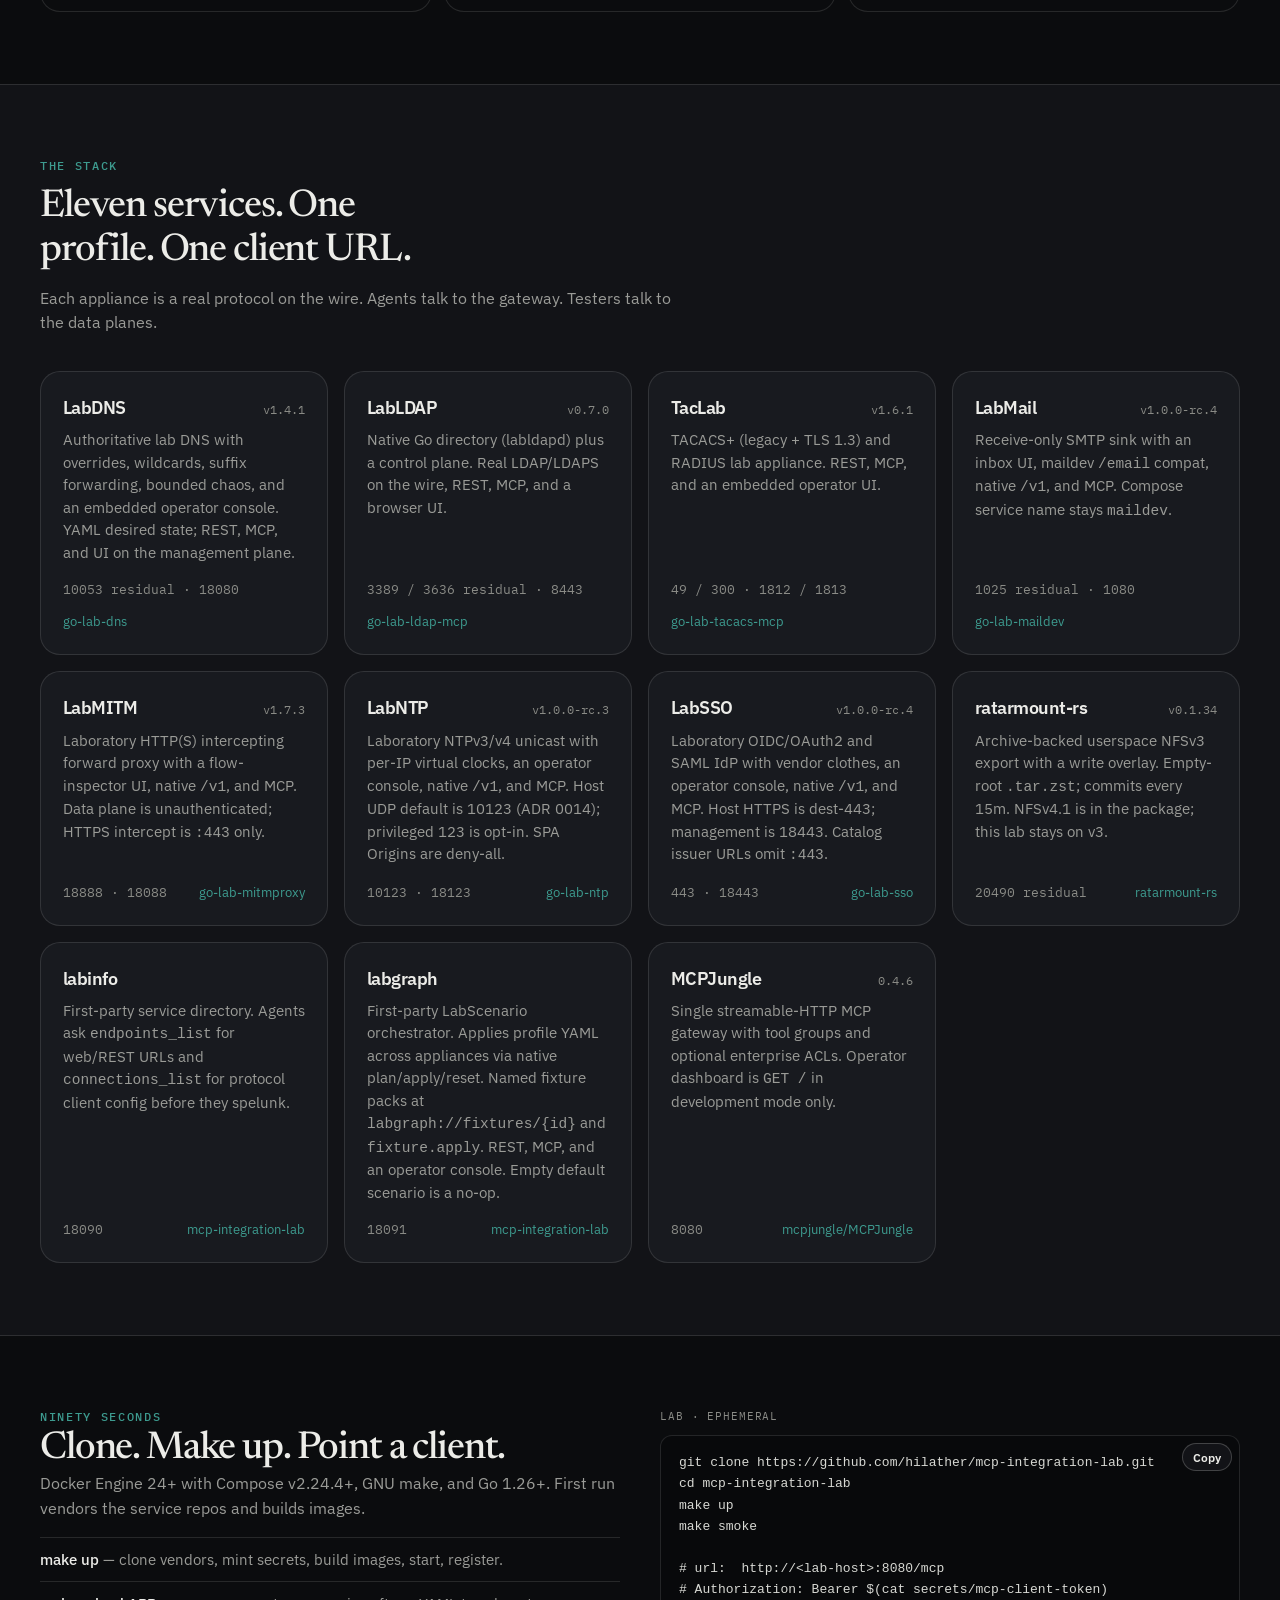
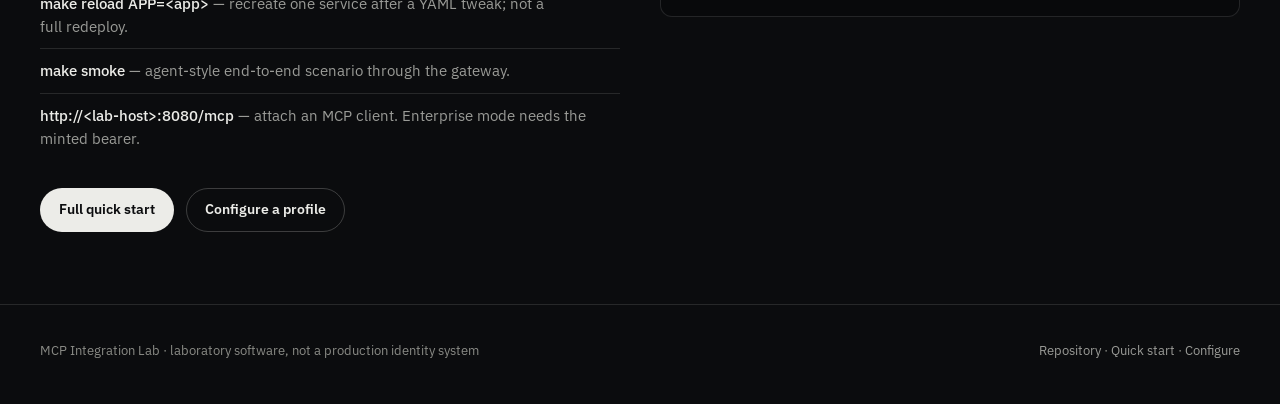
==== commit 1ee5f503: "release: v0.13.3 — pin LabMITM v1.7.3 Vendor pin go-lab-mitmproxy v1.7.2 -> v1.7.3 (tag bc9e38e47430" ====
--- a/docs/index.html
+++ b/docs/index.html
@@ -188,7 +188,7 @@
           <article class="card">
             <header>
               <h3>LabMITM</h3>
-              <span class="ver">v1.7.2</span>
+              <span class="ver">v1.7.3</span>
             </header>
             <p>Laboratory HTTP(S) intercepting forward proxy with a flow-inspector UI, native <code>/v1</code>, and MCP. Data plane is unauthenticated; HTTPS intercept is <code>:443</code> only.</p>
             <div class="meta"><span>18888 · 18088</span><a href="https://github.com/hilather/go-lab-mitmproxy">go-lab-mitmproxy</a></div>
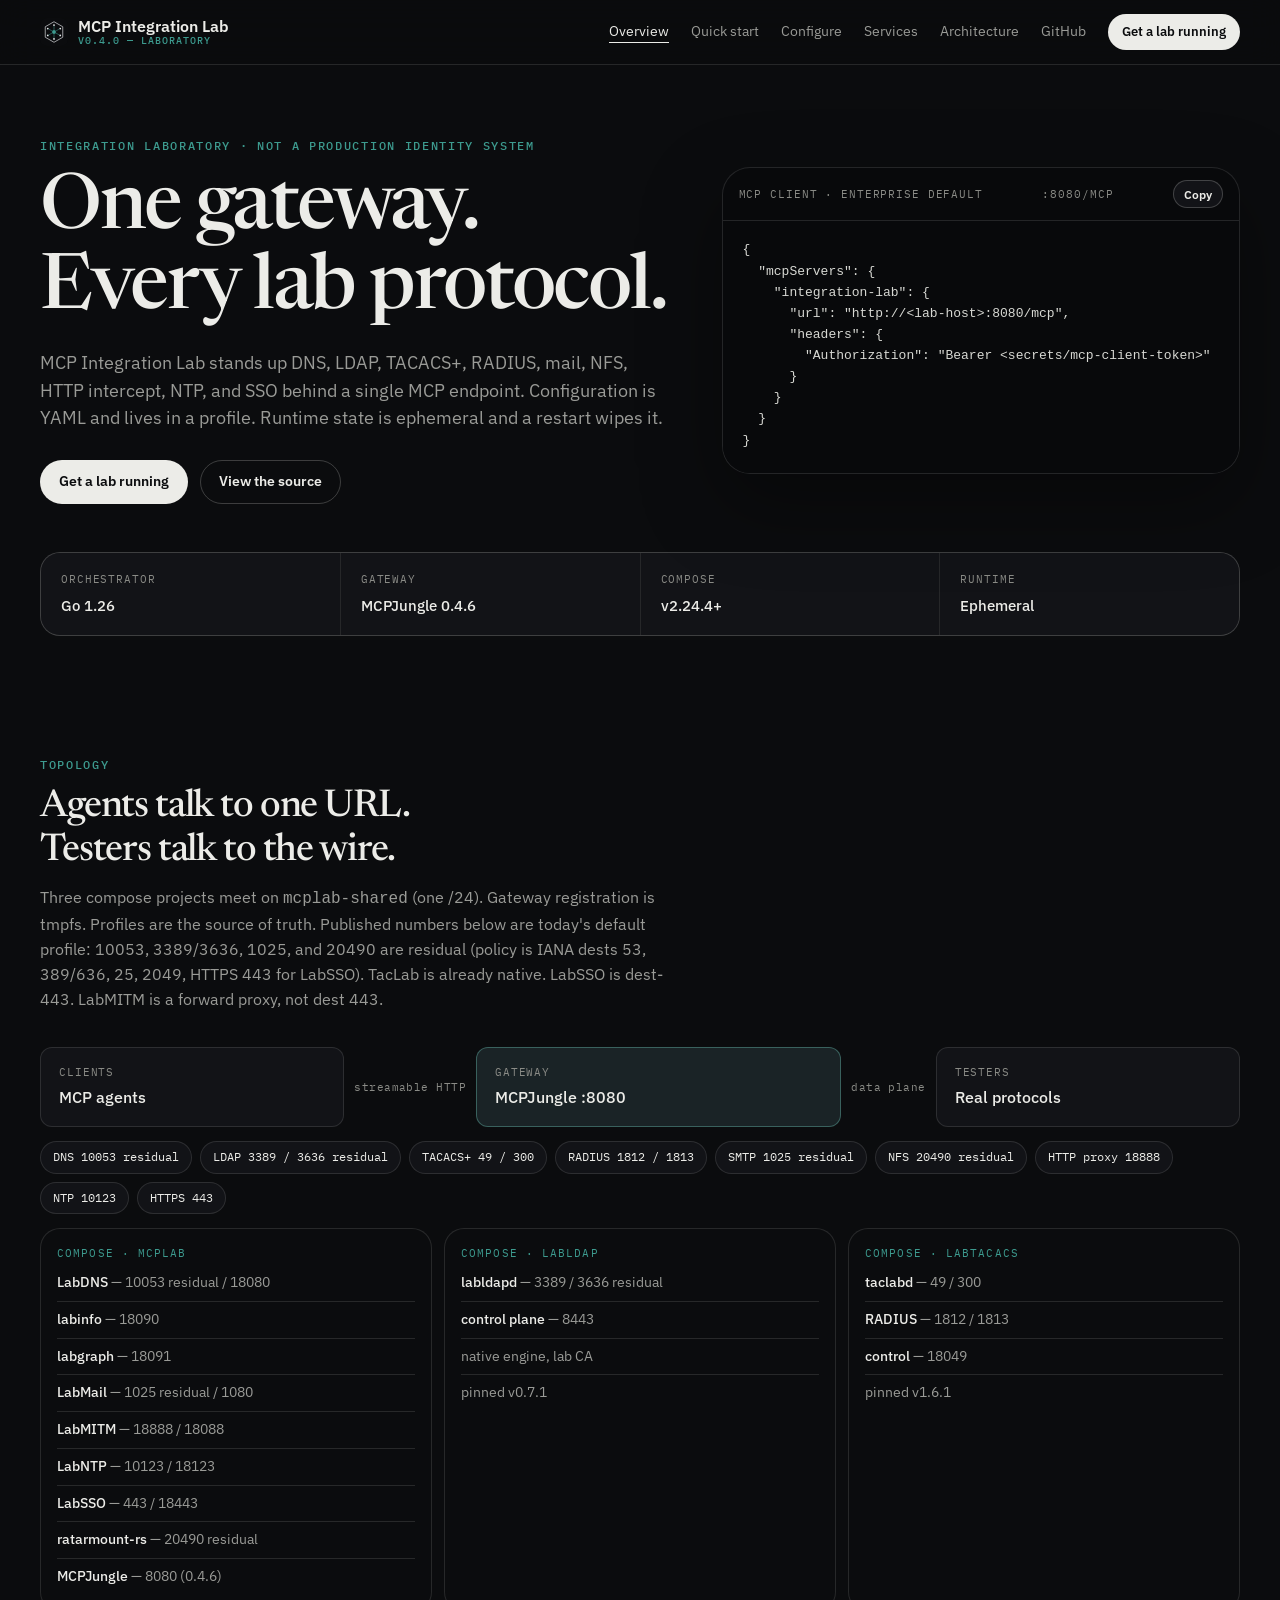
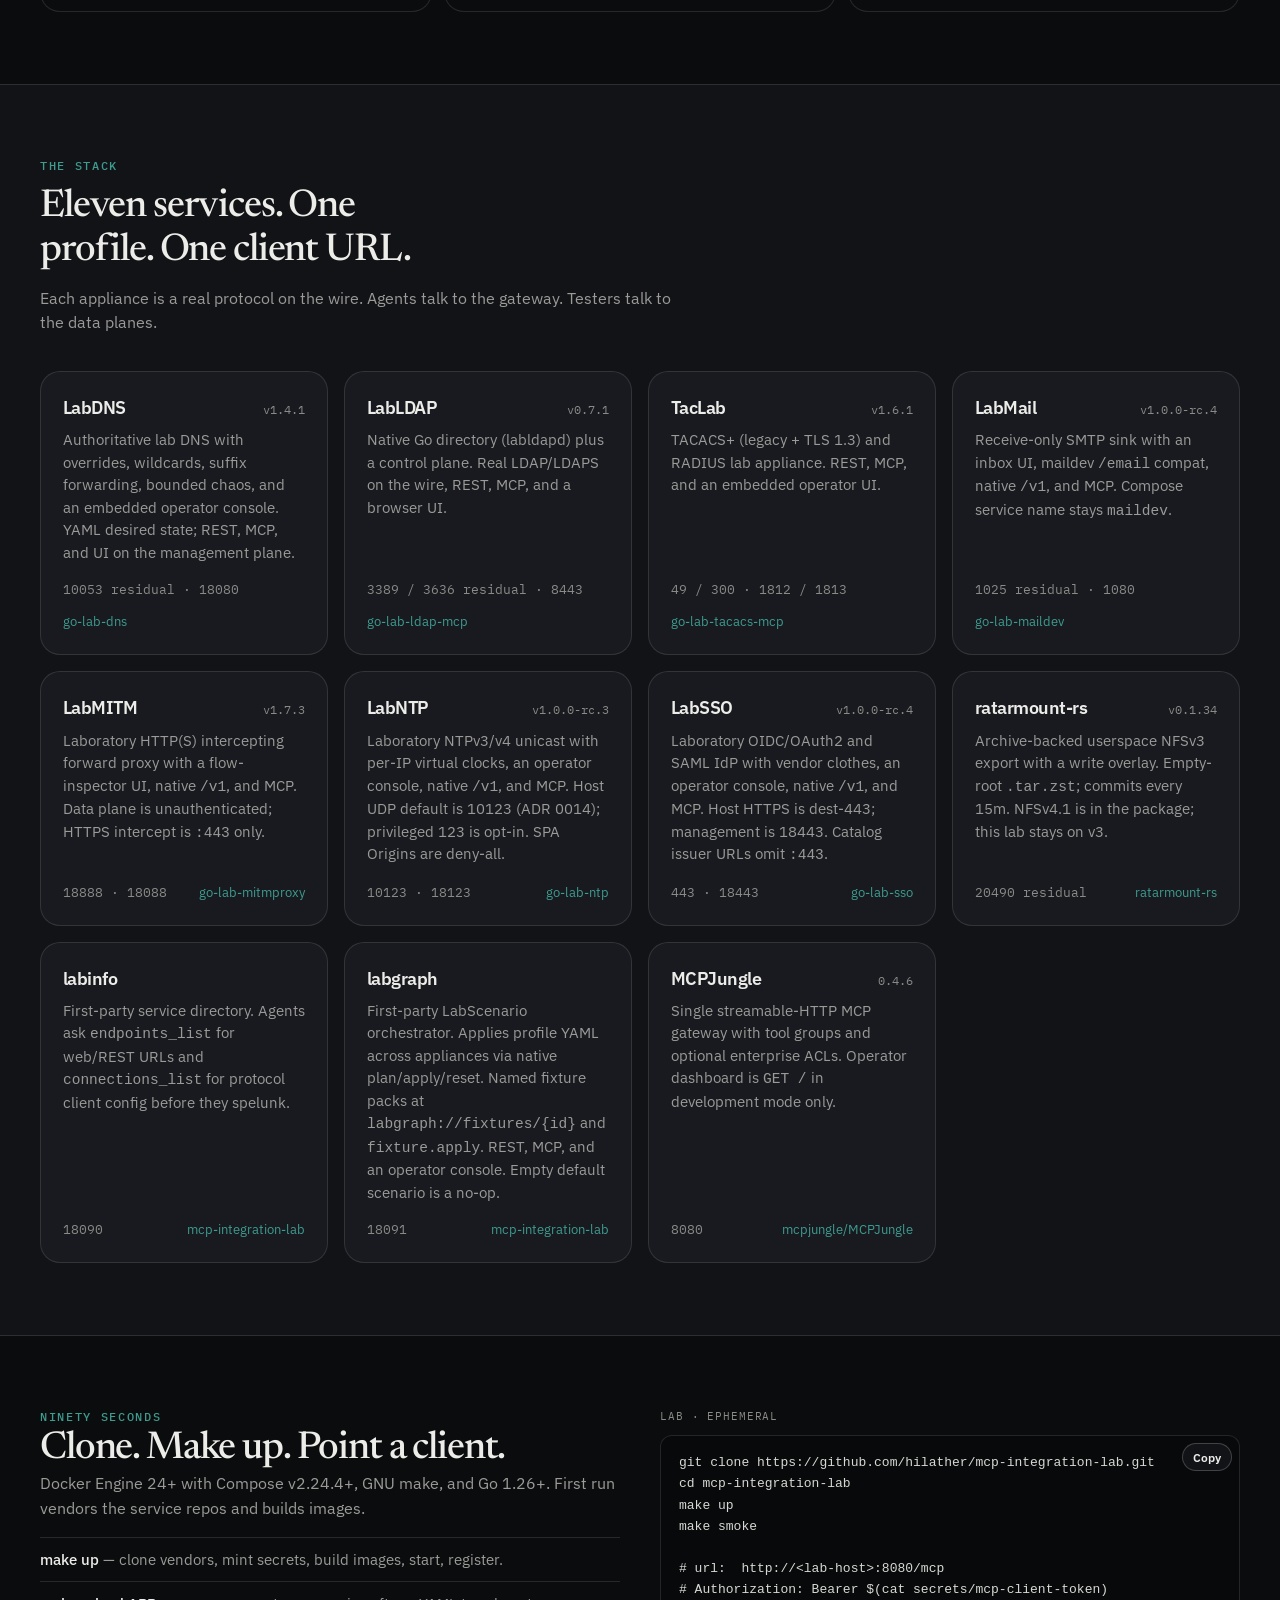
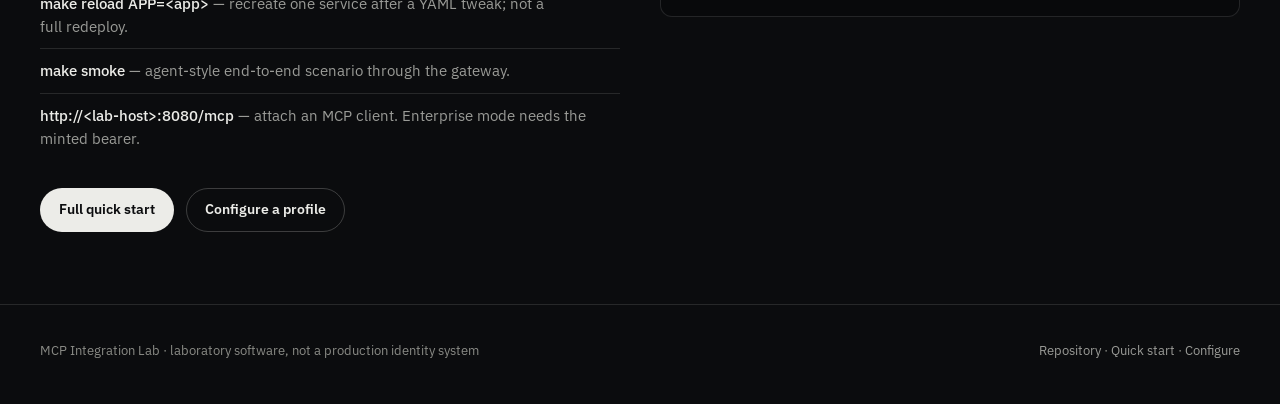
==== commit 31d928c0: "release: v0.13.3 — pin LabLDAP v0.7.1 Vendor pin go-lab-ldap-mcp v0.7.0 -> v0.7.1 (tag 1574d5d533928" ====
--- a/docs/index.html
+++ b/docs/index.html
@@ -128,7 +128,7 @@
                 <li><strong>labldapd</strong> — 3389 / 3636 residual</li>
                 <li><strong>control plane</strong> — 8443</li>
                 <li>native engine, lab CA</li>
-                <li>pinned v0.7.0</li>
+                <li>pinned v0.7.1</li>
               </ul>
             </div>
             <div class="topo-project">
@@ -164,7 +164,7 @@
           <article class="card">
             <header>
               <h3>LabLDAP</h3>
-              <span class="ver">v0.7.0</span>
+              <span class="ver">v0.7.1</span>
             </header>
             <p>Native Go directory (labldapd) plus a control plane. Real LDAP/LDAPS on the wire, REST, MCP, and a browser UI.</p>
             <div class="meta"><span>3389 / 3636 residual · 8443</span><a href="https://github.com/hilather/go-lab-ldap-mcp">go-lab-ldap-mcp</a></div>
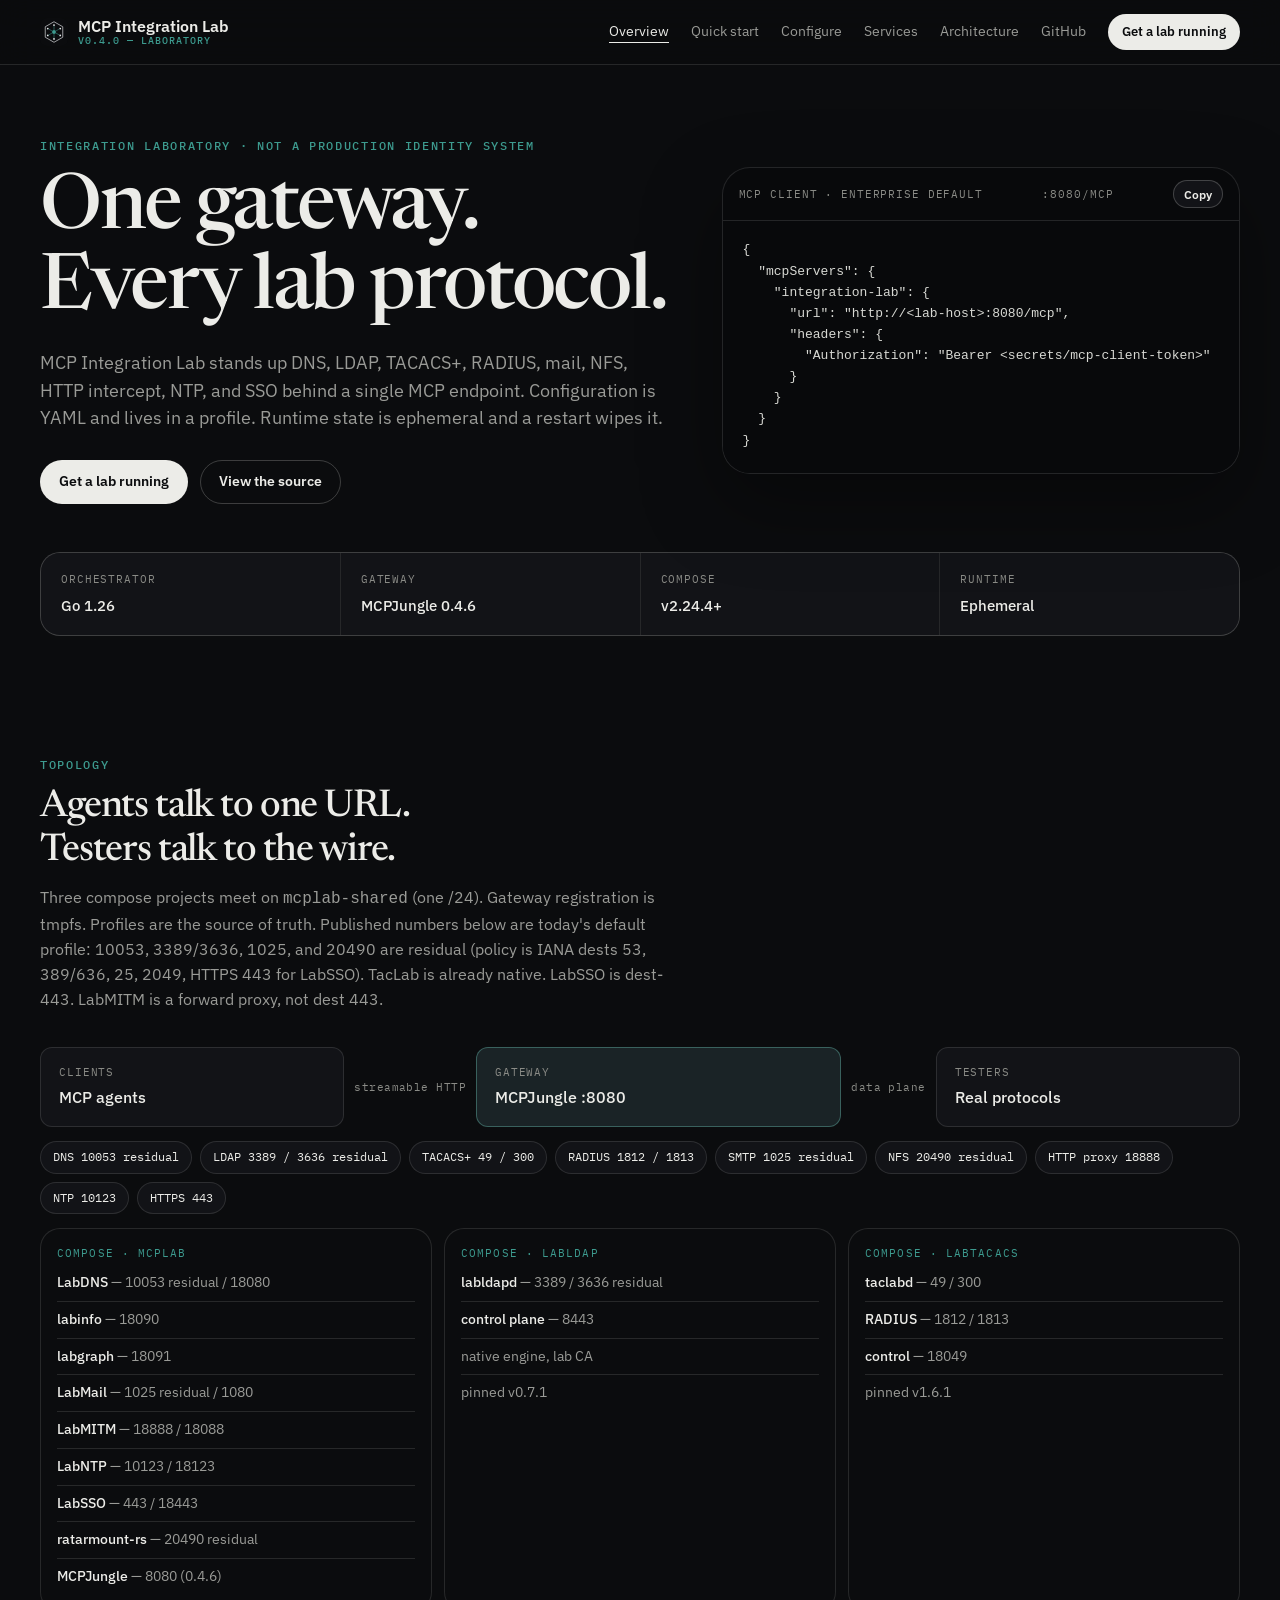
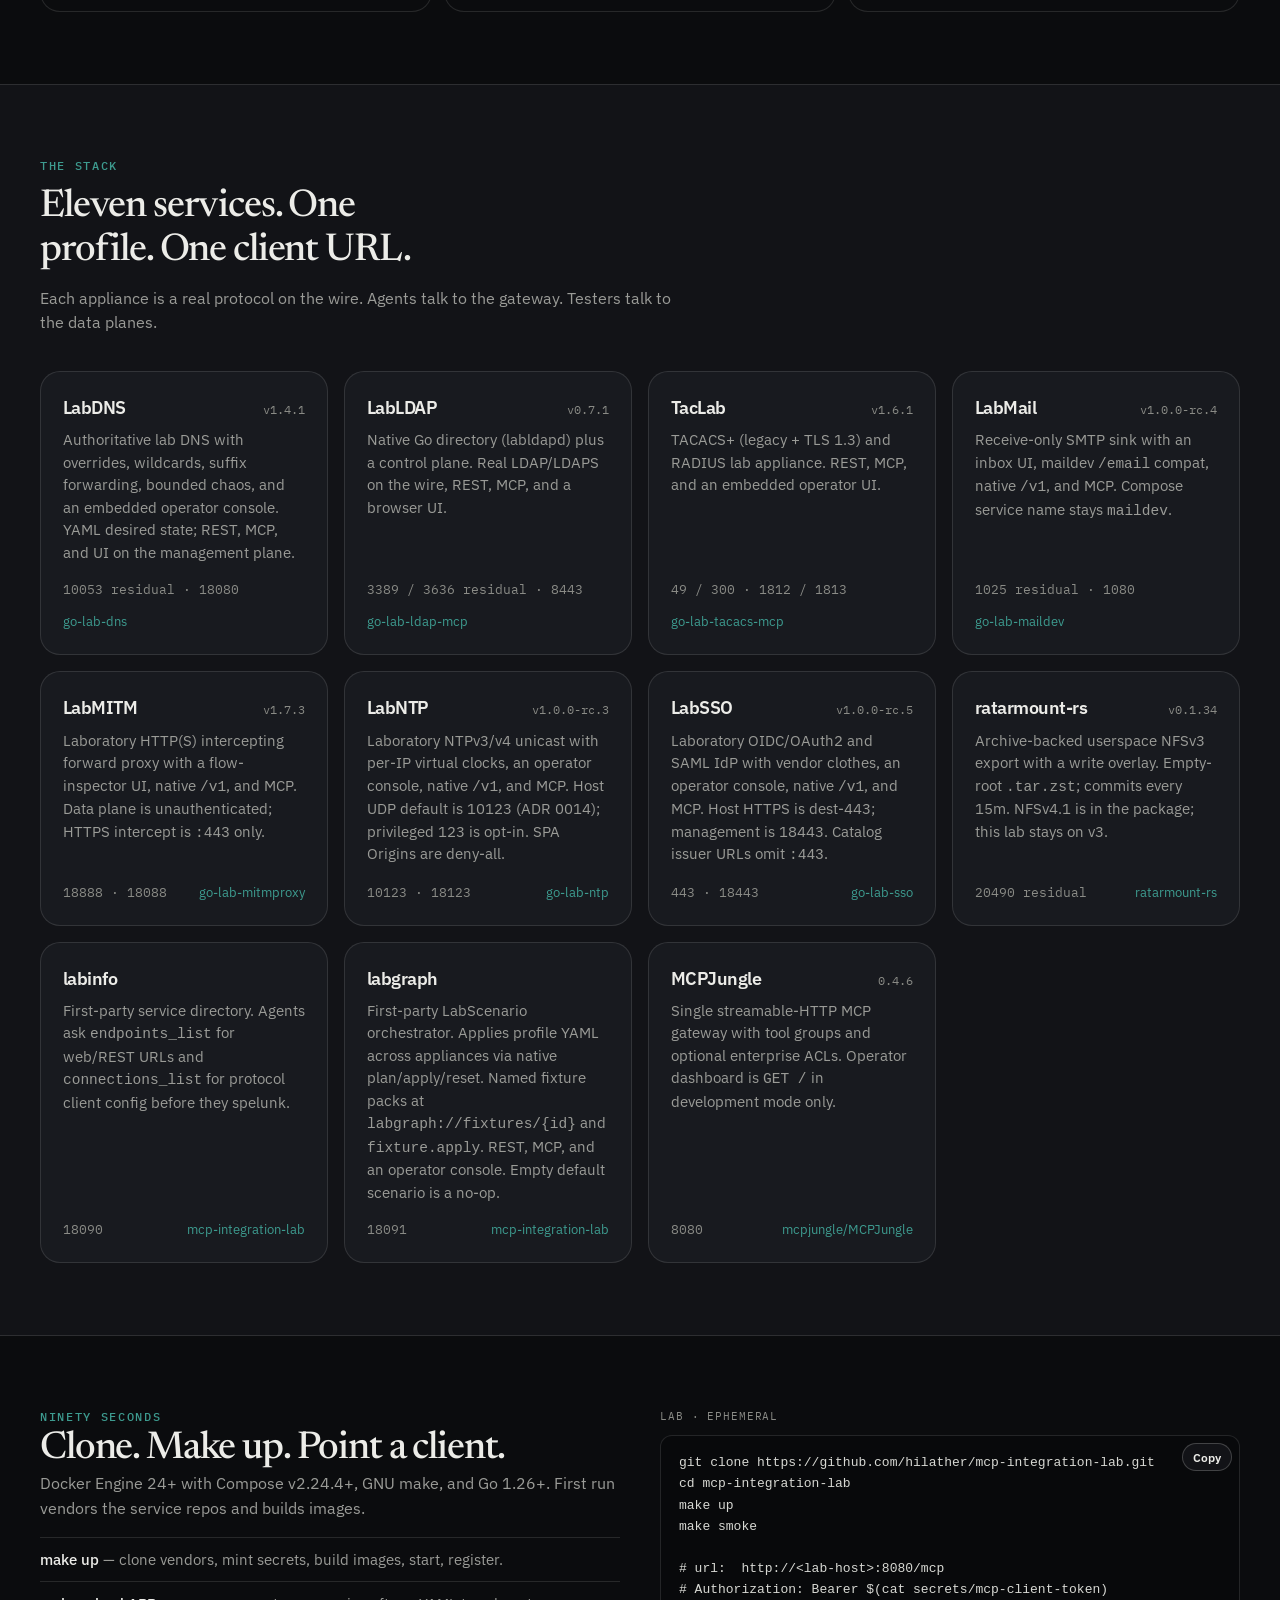
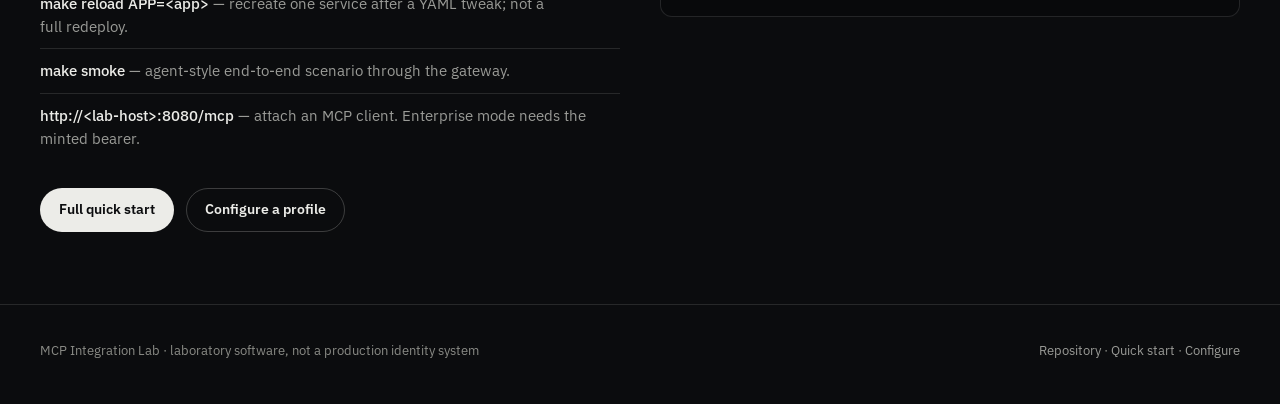
==== commit e93a929f: "release: v0.13.3 — pin LabSSO v1.0.0-rc.5 Vendor pin go-lab-sso v1.0.0-rc.4 -> v1.0.0-rc.5 (tag a7bd" ====
--- a/docs/index.html
+++ b/docs/index.html
@@ -204,7 +204,7 @@
           <article class="card">
             <header>
               <h3>LabSSO</h3>
-              <span class="ver">v1.0.0-rc.4</span>
+              <span class="ver">v1.0.0-rc.5</span>
             </header>
             <p>Laboratory OIDC/OAuth2 and SAML IdP with vendor clothes, an operator console, native <code>/v1</code>, and MCP. Host HTTPS is dest-443; management is 18443. Catalog issuer URLs omit <code>:443</code>.</p>
             <div class="meta"><span>443 · 18443</span><a href="https://github.com/hilather/go-lab-sso">go-lab-sso</a></div>
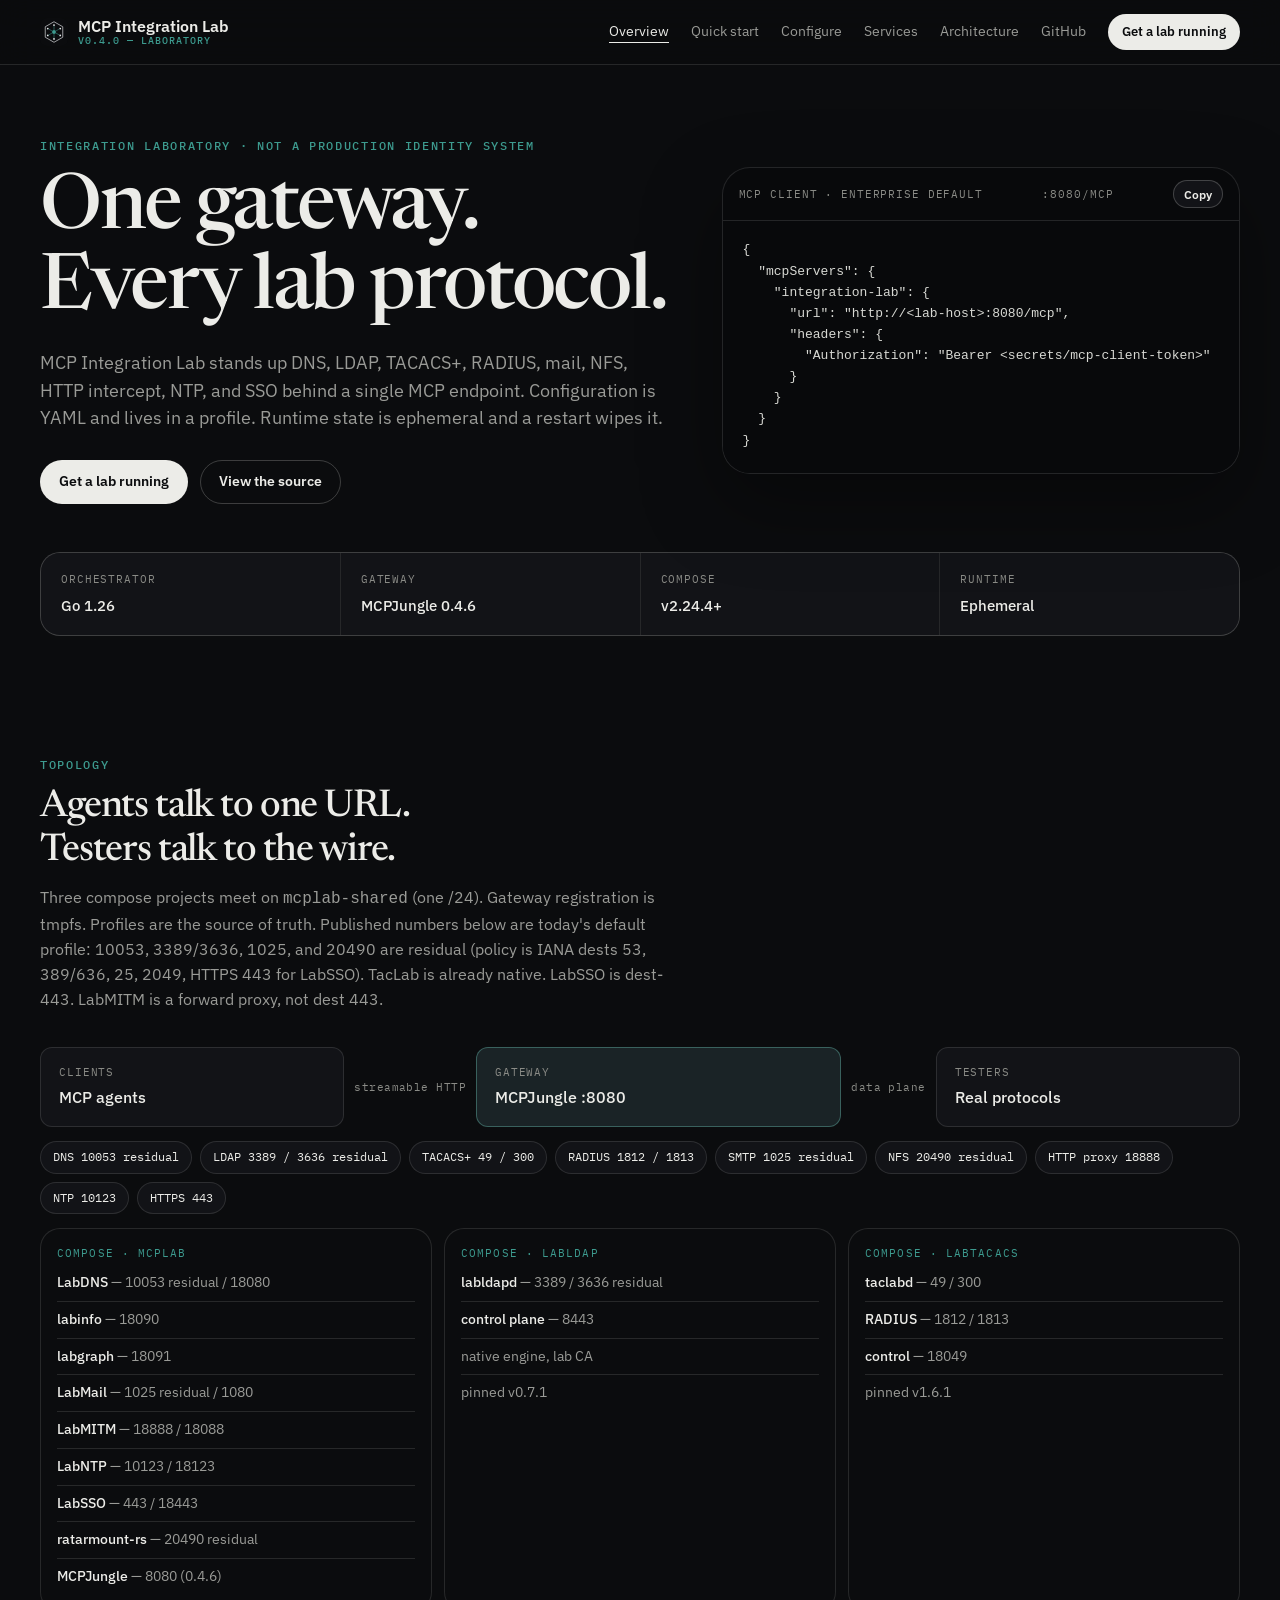
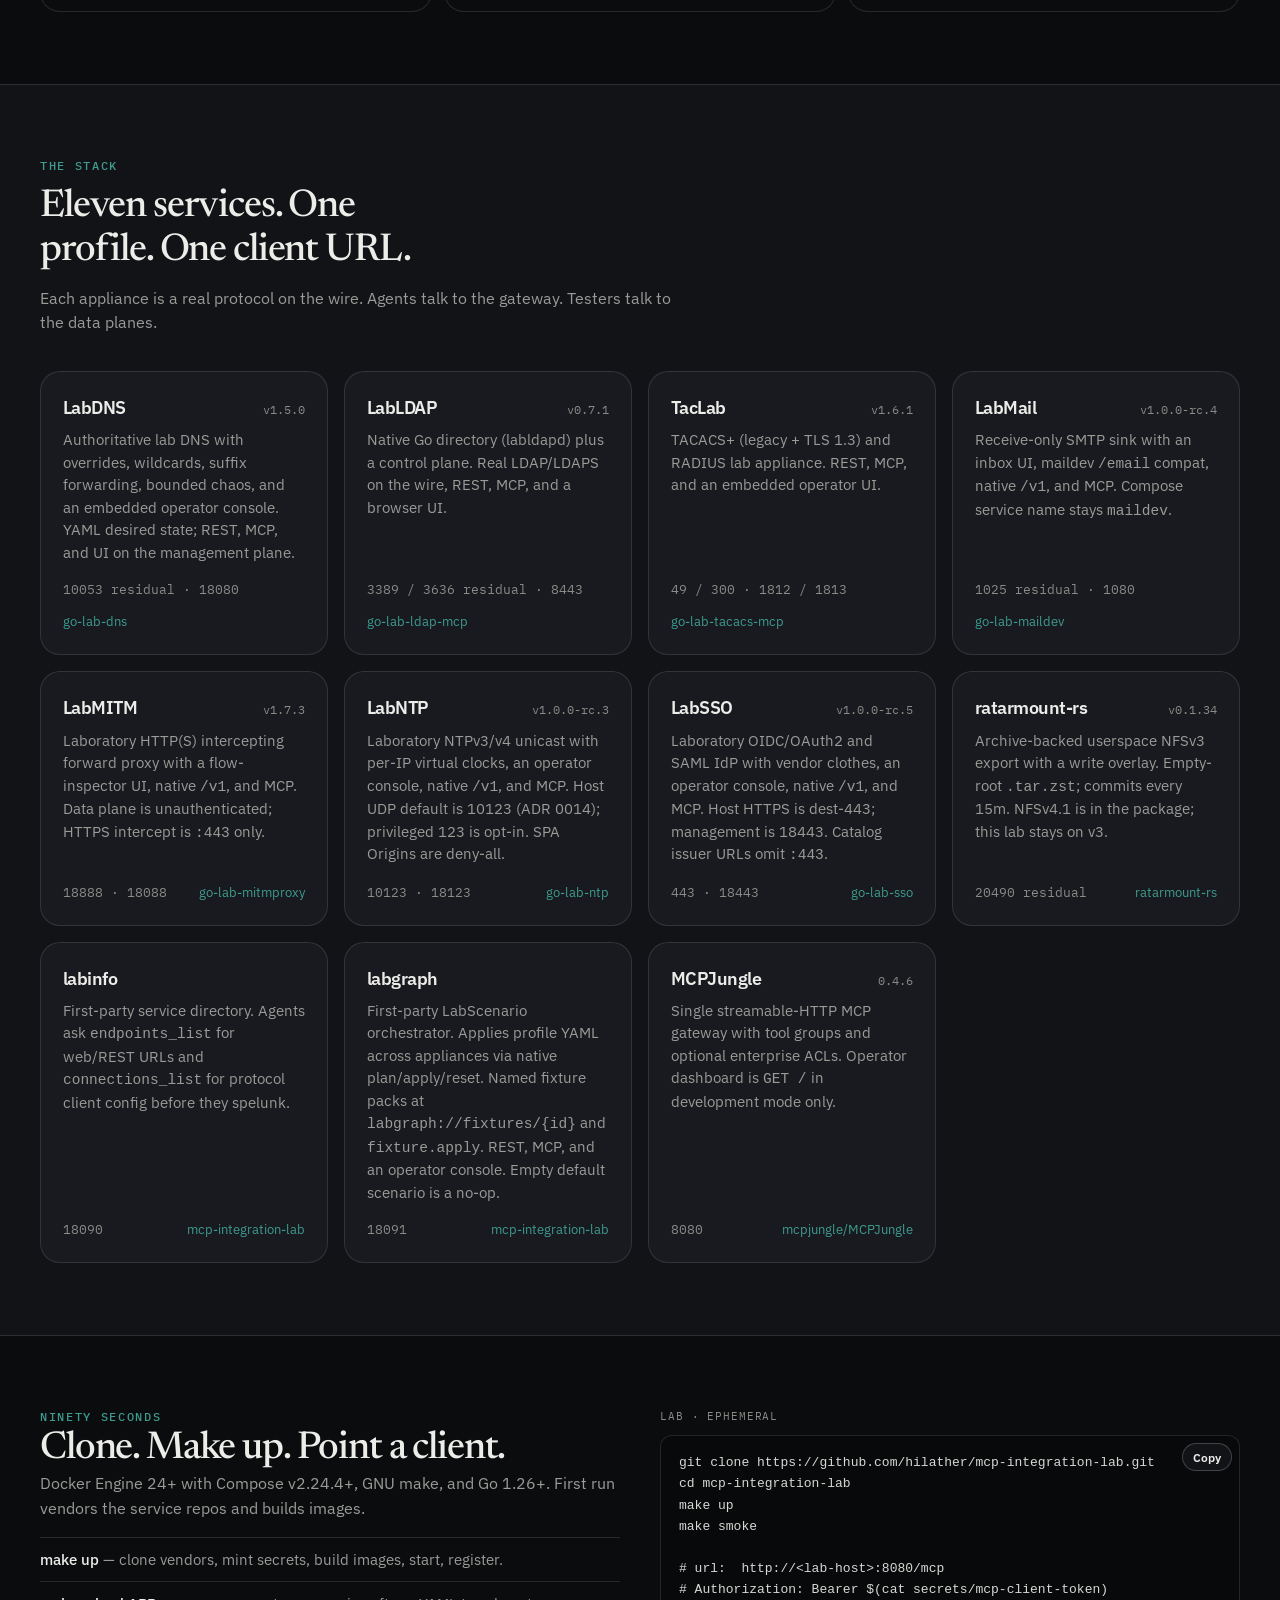
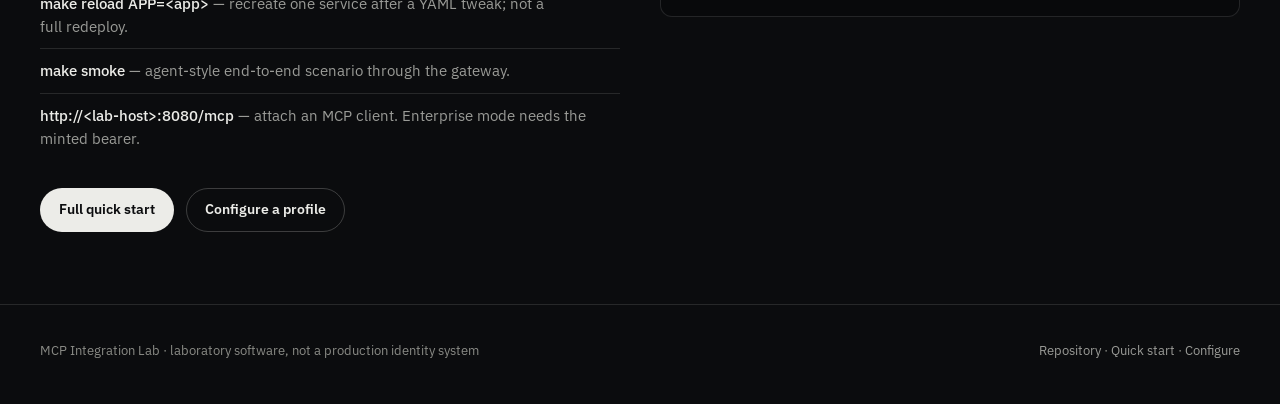
==== commit 0b823d48: "release: v0.13.3 — pin LabDNS v1.5.0 Vendor pin go-lab-dns v1.4.1 -> v1.5.0 (tag cd51866aa5f40b70e73" ====
--- a/docs/index.html
+++ b/docs/index.html
@@ -156,7 +156,7 @@
           <article class="card">
             <header>
               <h3>LabDNS</h3>
-              <span class="ver">v1.4.1</span>
+              <span class="ver">v1.5.0</span>
             </header>
             <p>Authoritative lab DNS with overrides, wildcards, suffix forwarding, bounded chaos, and an embedded operator console. YAML desired state; REST, MCP, and UI on the management plane.</p>
             <div class="meta"><span>10053 residual · 18080</span><a href="https://github.com/hilather/go-lab-dns">go-lab-dns</a></div>
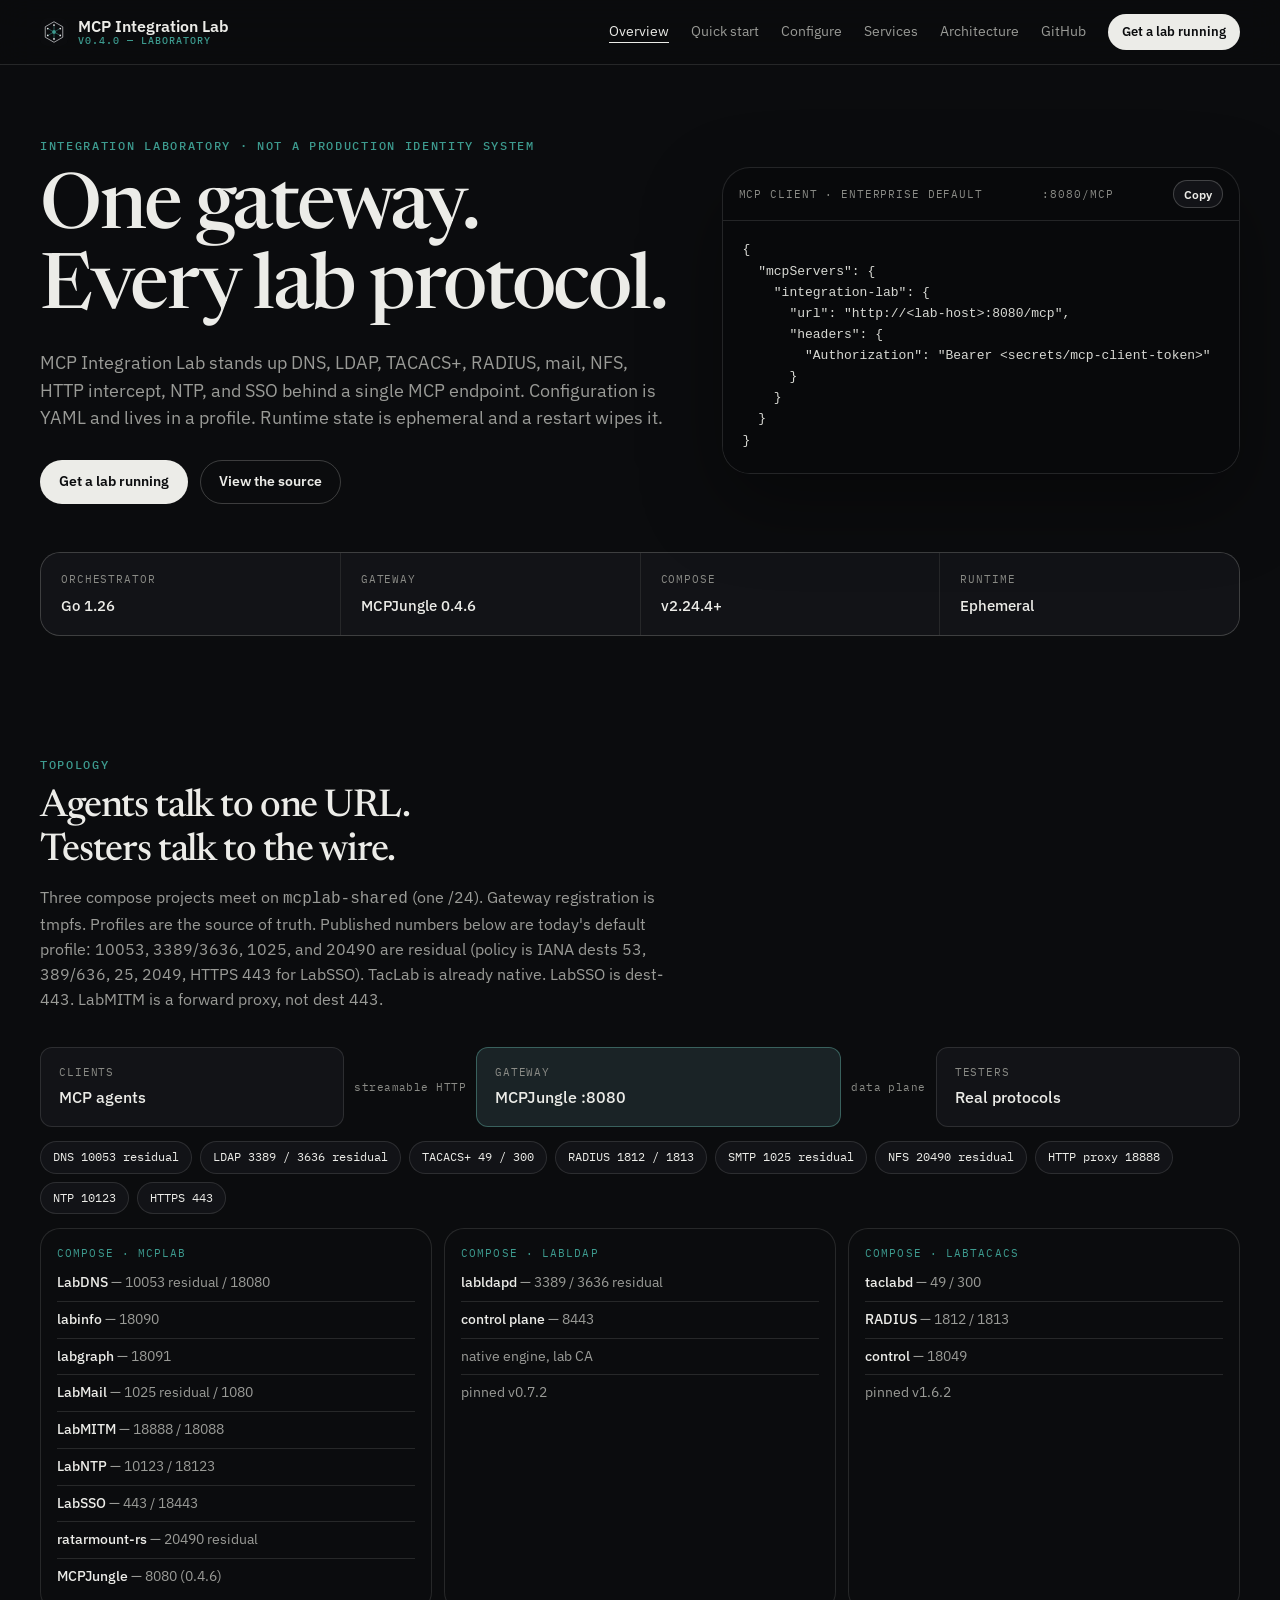
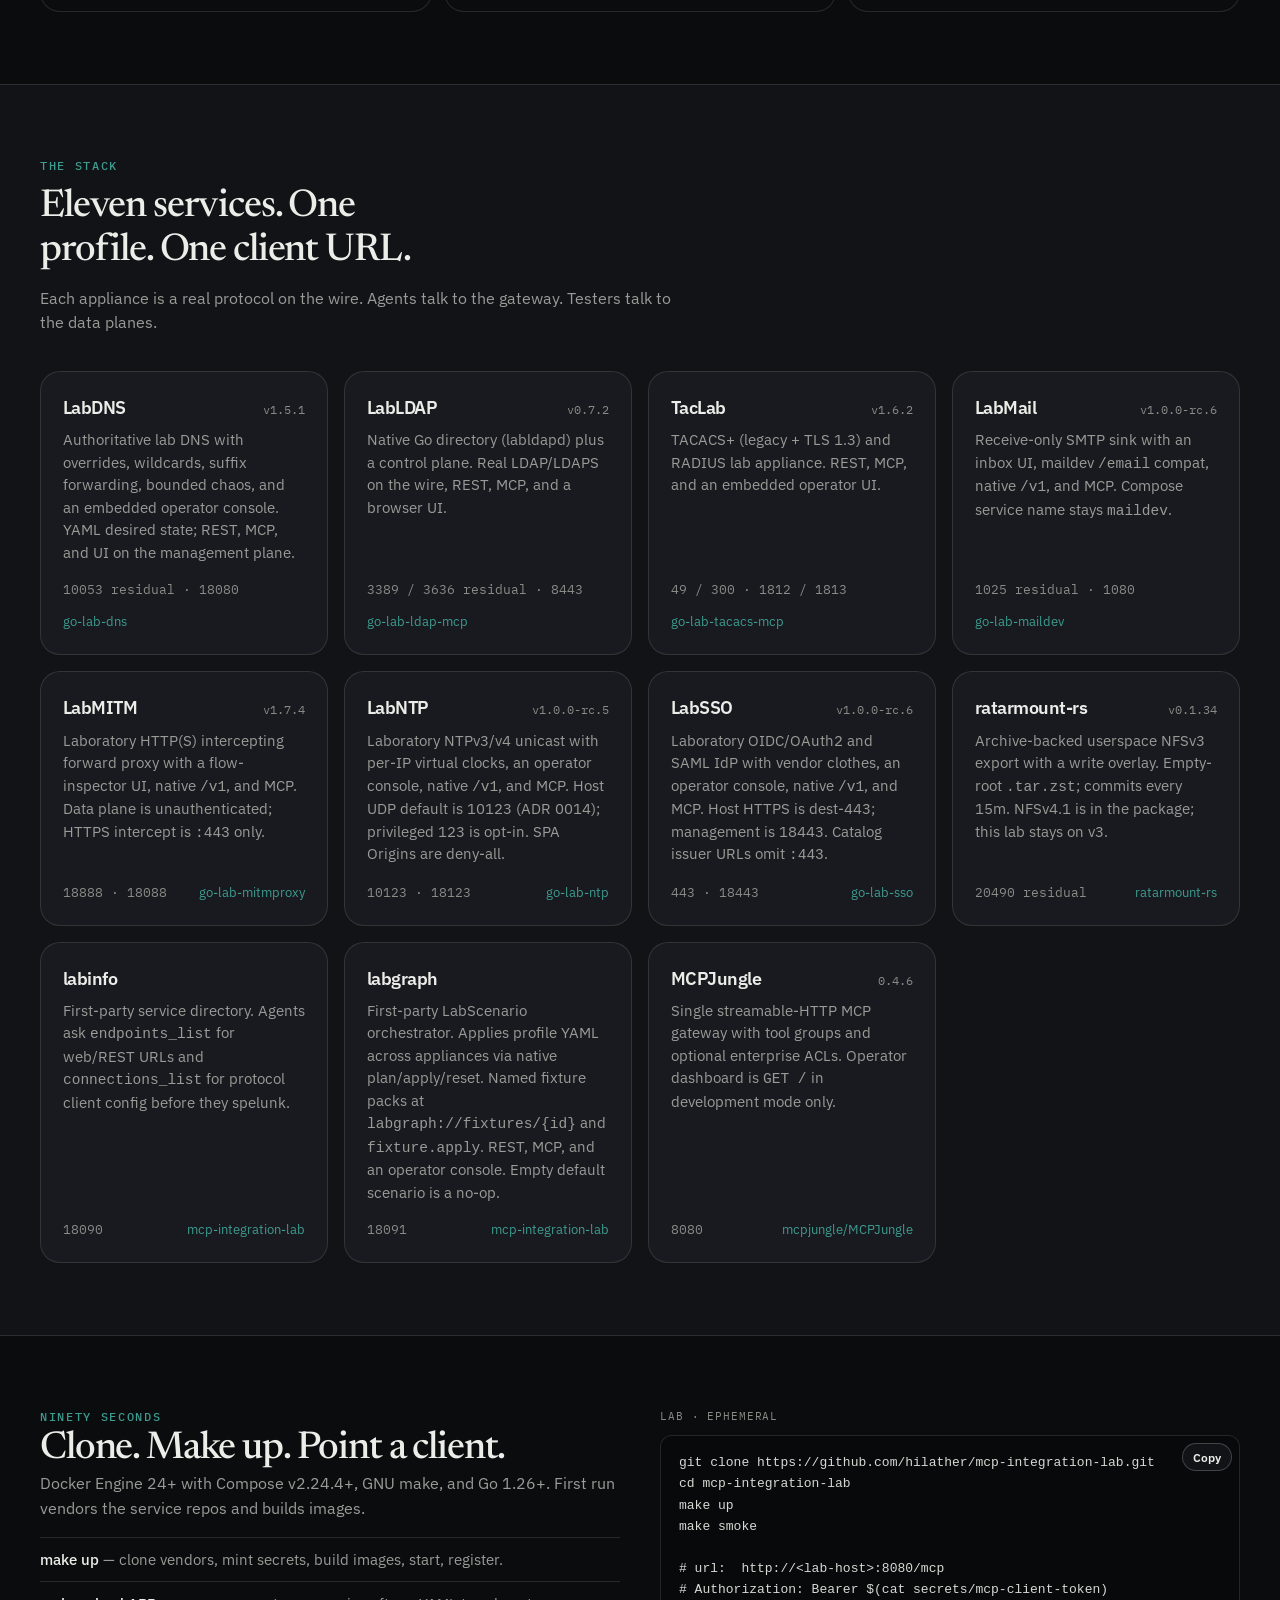
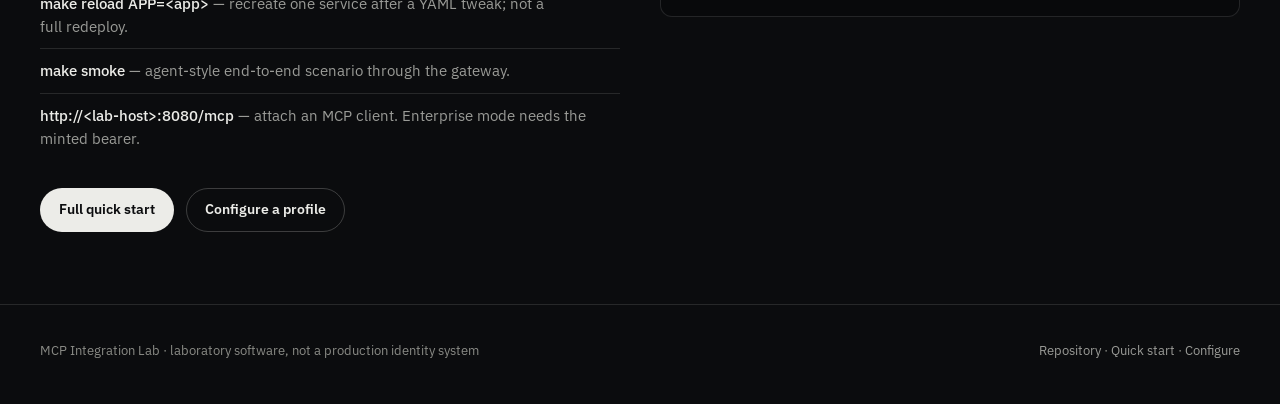
==== commit 3b92e64c: "release: v0.13.4 — pin Batch A 2026-10-26 tags (TacLab v1.6.2, LabMITM v1.7.4, LabLDAP v0.7.2, LabSS" ====
--- a/docs/index.html
+++ b/docs/index.html
@@ -128,7 +128,7 @@
                 <li><strong>labldapd</strong> — 3389 / 3636 residual</li>
                 <li><strong>control plane</strong> — 8443</li>
                 <li>native engine, lab CA</li>
-                <li>pinned v0.7.1</li>
+                <li>pinned v0.7.2</li>
               </ul>
             </div>
             <div class="topo-project">
@@ -137,7 +137,7 @@
                 <li><strong>taclabd</strong> — 49 / 300</li>
                 <li><strong>RADIUS</strong> — 1812 / 1813</li>
                 <li><strong>control</strong> — 18049</li>
-                <li>pinned v1.6.1</li>
+                <li>pinned v1.6.2</li>
               </ul>
             </div>
           </div>
@@ -156,7 +156,7 @@
           <article class="card">
             <header>
               <h3>LabDNS</h3>
-              <span class="ver">v1.5.0</span>
+              <span class="ver">v1.5.1</span>
             </header>
             <p>Authoritative lab DNS with overrides, wildcards, suffix forwarding, bounded chaos, and an embedded operator console. YAML desired state; REST, MCP, and UI on the management plane.</p>
             <div class="meta"><span>10053 residual · 18080</span><a href="https://github.com/hilather/go-lab-dns">go-lab-dns</a></div>
@@ -164,7 +164,7 @@
           <article class="card">
             <header>
               <h3>LabLDAP</h3>
-              <span class="ver">v0.7.1</span>
+              <span class="ver">v0.7.2</span>
             </header>
             <p>Native Go directory (labldapd) plus a control plane. Real LDAP/LDAPS on the wire, REST, MCP, and a browser UI.</p>
             <div class="meta"><span>3389 / 3636 residual · 8443</span><a href="https://github.com/hilather/go-lab-ldap-mcp">go-lab-ldap-mcp</a></div>
@@ -172,7 +172,7 @@
           <article class="card">
             <header>
               <h3>TacLab</h3>
-              <span class="ver">v1.6.1</span>
+              <span class="ver">v1.6.2</span>
             </header>
             <p>TACACS+ (legacy + TLS 1.3) and RADIUS lab appliance. REST, MCP, and an embedded operator UI.</p>
             <div class="meta"><span>49 / 300 · 1812 / 1813</span><a href="https://github.com/hilather/go-lab-tacacs-mcp">go-lab-tacacs-mcp</a></div>
@@ -180,7 +180,7 @@
           <article class="card">
             <header>
               <h3>LabMail</h3>
-              <span class="ver">v1.0.0-rc.4</span>
+              <span class="ver">v1.0.0-rc.6</span>
             </header>
             <p>Receive-only SMTP sink with an inbox UI, maildev <code>/email</code> compat, native <code>/v1</code>, and MCP. Compose service name stays <code>maildev</code>.</p>
             <div class="meta"><span>1025 residual · 1080</span><a href="https://github.com/hilather/go-lab-maildev">go-lab-maildev</a></div>
@@ -188,7 +188,7 @@
           <article class="card">
             <header>
               <h3>LabMITM</h3>
-              <span class="ver">v1.7.3</span>
+              <span class="ver">v1.7.4</span>
             </header>
             <p>Laboratory HTTP(S) intercepting forward proxy with a flow-inspector UI, native <code>/v1</code>, and MCP. Data plane is unauthenticated; HTTPS intercept is <code>:443</code> only.</p>
             <div class="meta"><span>18888 · 18088</span><a href="https://github.com/hilather/go-lab-mitmproxy">go-lab-mitmproxy</a></div>
@@ -196,7 +196,7 @@
           <article class="card">
             <header>
               <h3>LabNTP</h3>
-              <span class="ver">v1.0.0-rc.3</span>
+              <span class="ver">v1.0.0-rc.5</span>
             </header>
             <p>Laboratory NTPv3/v4 unicast with per-IP virtual clocks, an operator console, native <code>/v1</code>, and MCP. Host UDP default is 10123 (ADR 0014); privileged 123 is opt-in. SPA Origins are deny-all.</p>
             <div class="meta"><span>10123 · 18123</span><a href="https://github.com/hilather/go-lab-ntp">go-lab-ntp</a></div>
@@ -204,7 +204,7 @@
           <article class="card">
             <header>
               <h3>LabSSO</h3>
-              <span class="ver">v1.0.0-rc.5</span>
+              <span class="ver">v1.0.0-rc.6</span>
             </header>
             <p>Laboratory OIDC/OAuth2 and SAML IdP with vendor clothes, an operator console, native <code>/v1</code>, and MCP. Host HTTPS is dest-443; management is 18443. Catalog issuer URLs omit <code>:443</code>.</p>
             <div class="meta"><span>443 · 18443</span><a href="https://github.com/hilather/go-lab-sso">go-lab-sso</a></div>
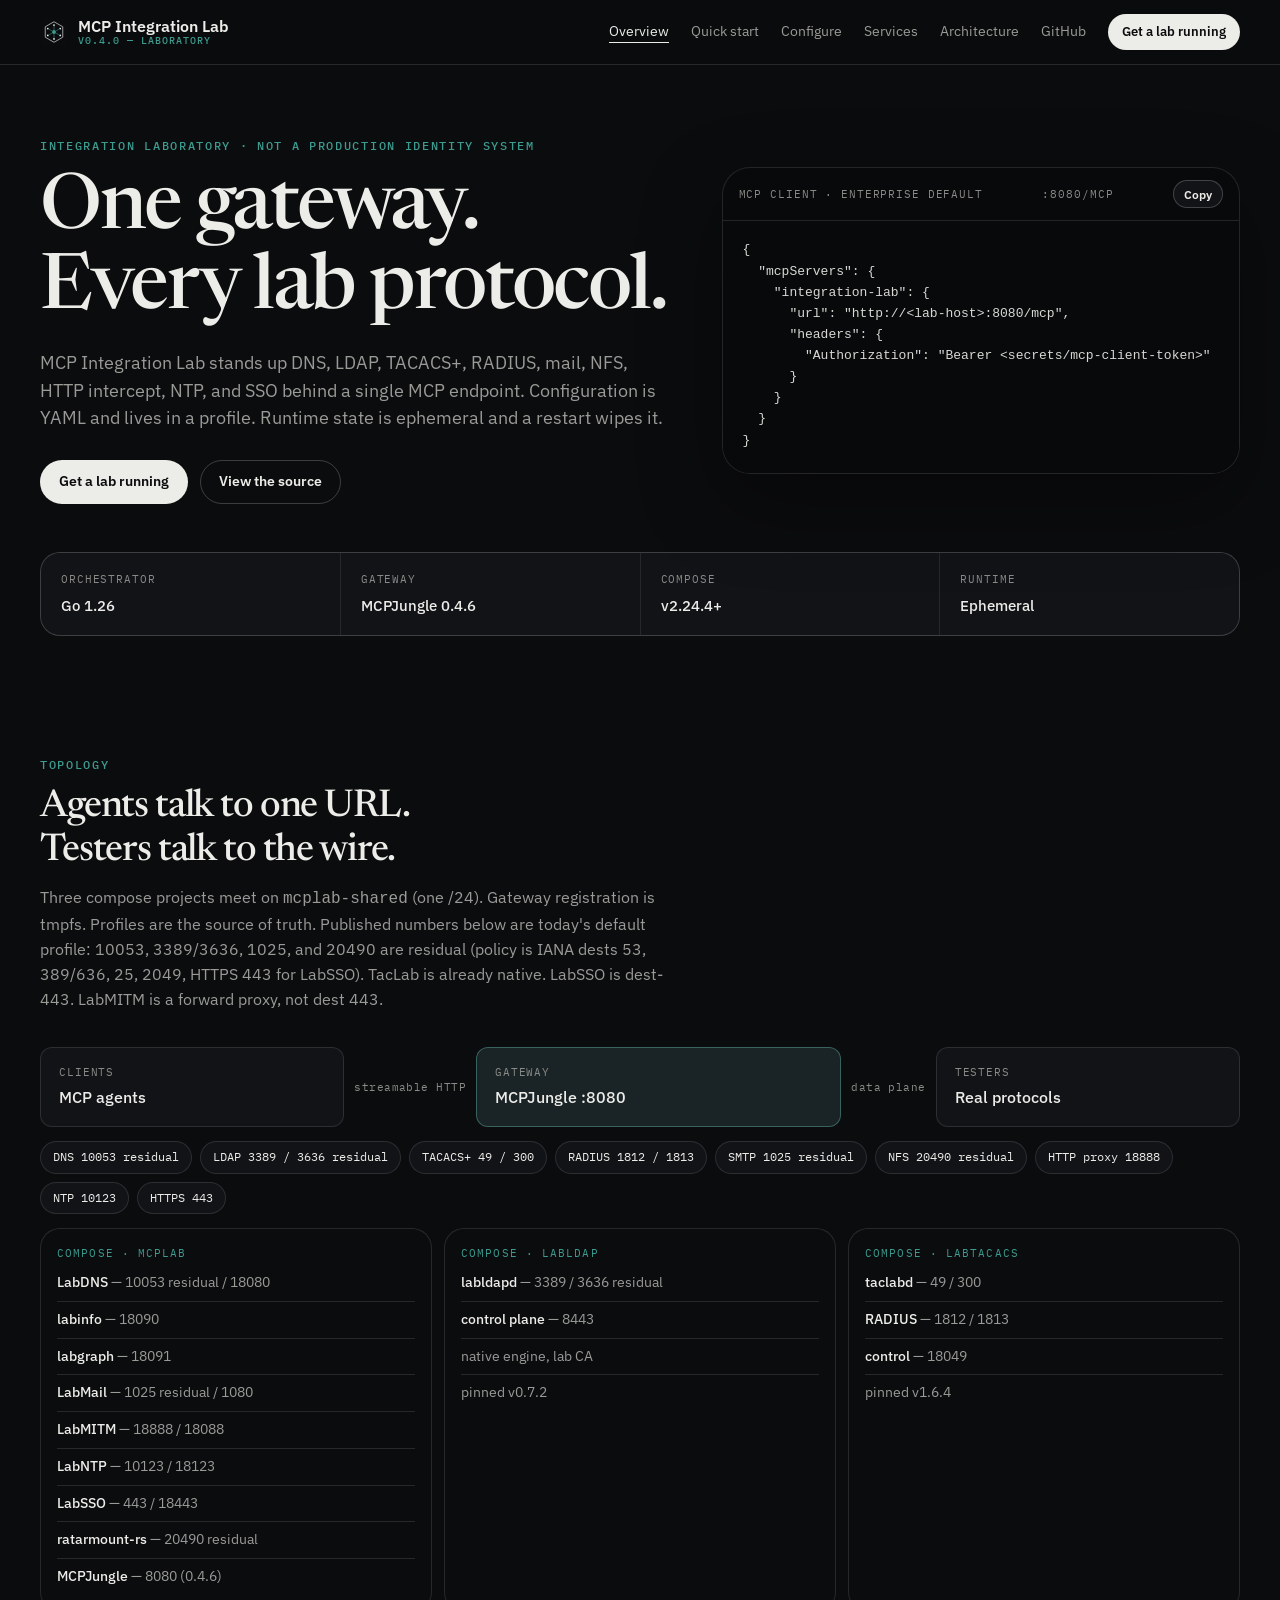
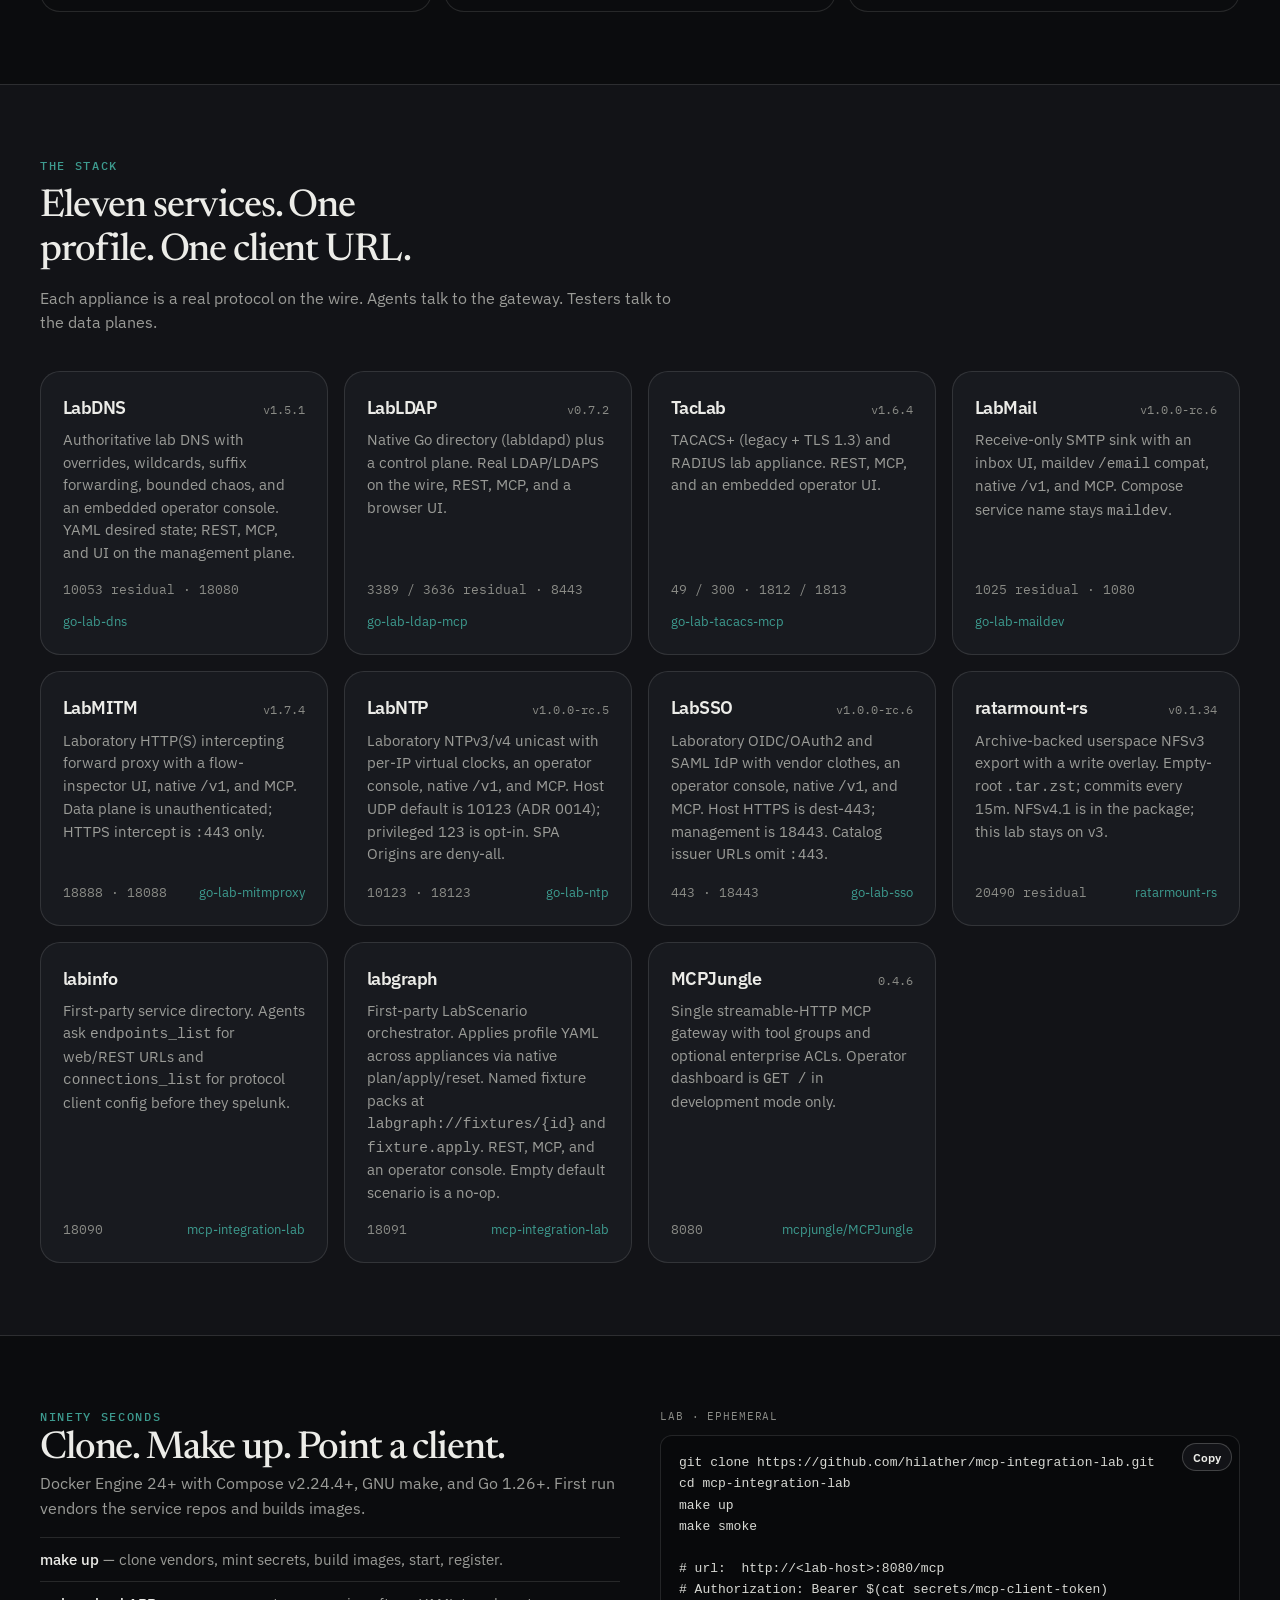
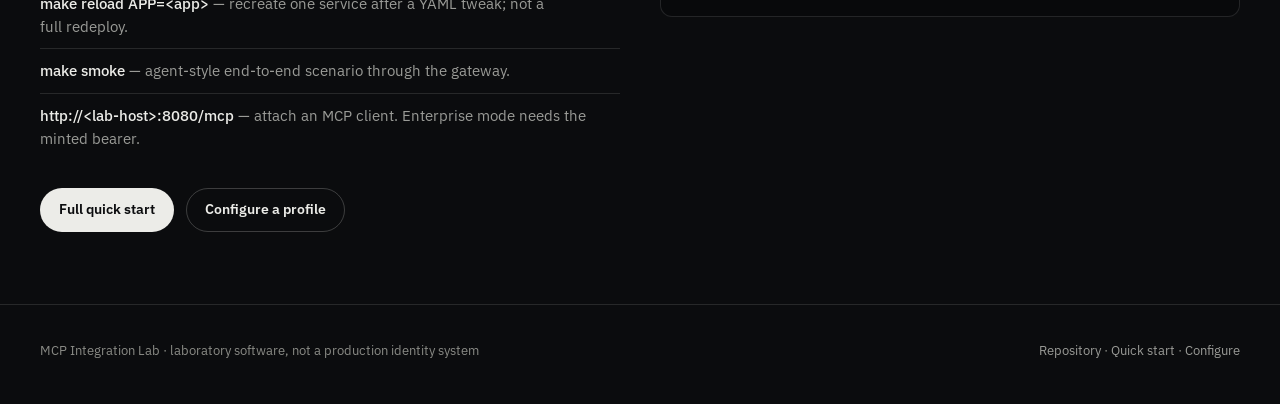
==== commit f50efc4d: "chore(vendor): pin TacLab v1.6.4 (was v1.6.2) Bump every live TacLab pin string to v1.6.4 and note t" ====
--- a/docs/index.html
+++ b/docs/index.html
@@ -137,7 +137,7 @@
                 <li><strong>taclabd</strong> — 49 / 300</li>
                 <li><strong>RADIUS</strong> — 1812 / 1813</li>
                 <li><strong>control</strong> — 18049</li>
-                <li>pinned v1.6.2</li>
+                <li>pinned v1.6.4</li>
               </ul>
             </div>
           </div>
@@ -172,7 +172,7 @@
           <article class="card">
             <header>
               <h3>TacLab</h3>
-              <span class="ver">v1.6.2</span>
+              <span class="ver">v1.6.4</span>
             </header>
             <p>TACACS+ (legacy + TLS 1.3) and RADIUS lab appliance. REST, MCP, and an embedded operator UI.</p>
             <div class="meta"><span>49 / 300 · 1812 / 1813</span><a href="https://github.com/hilather/go-lab-tacacs-mcp">go-lab-tacacs-mcp</a></div>
